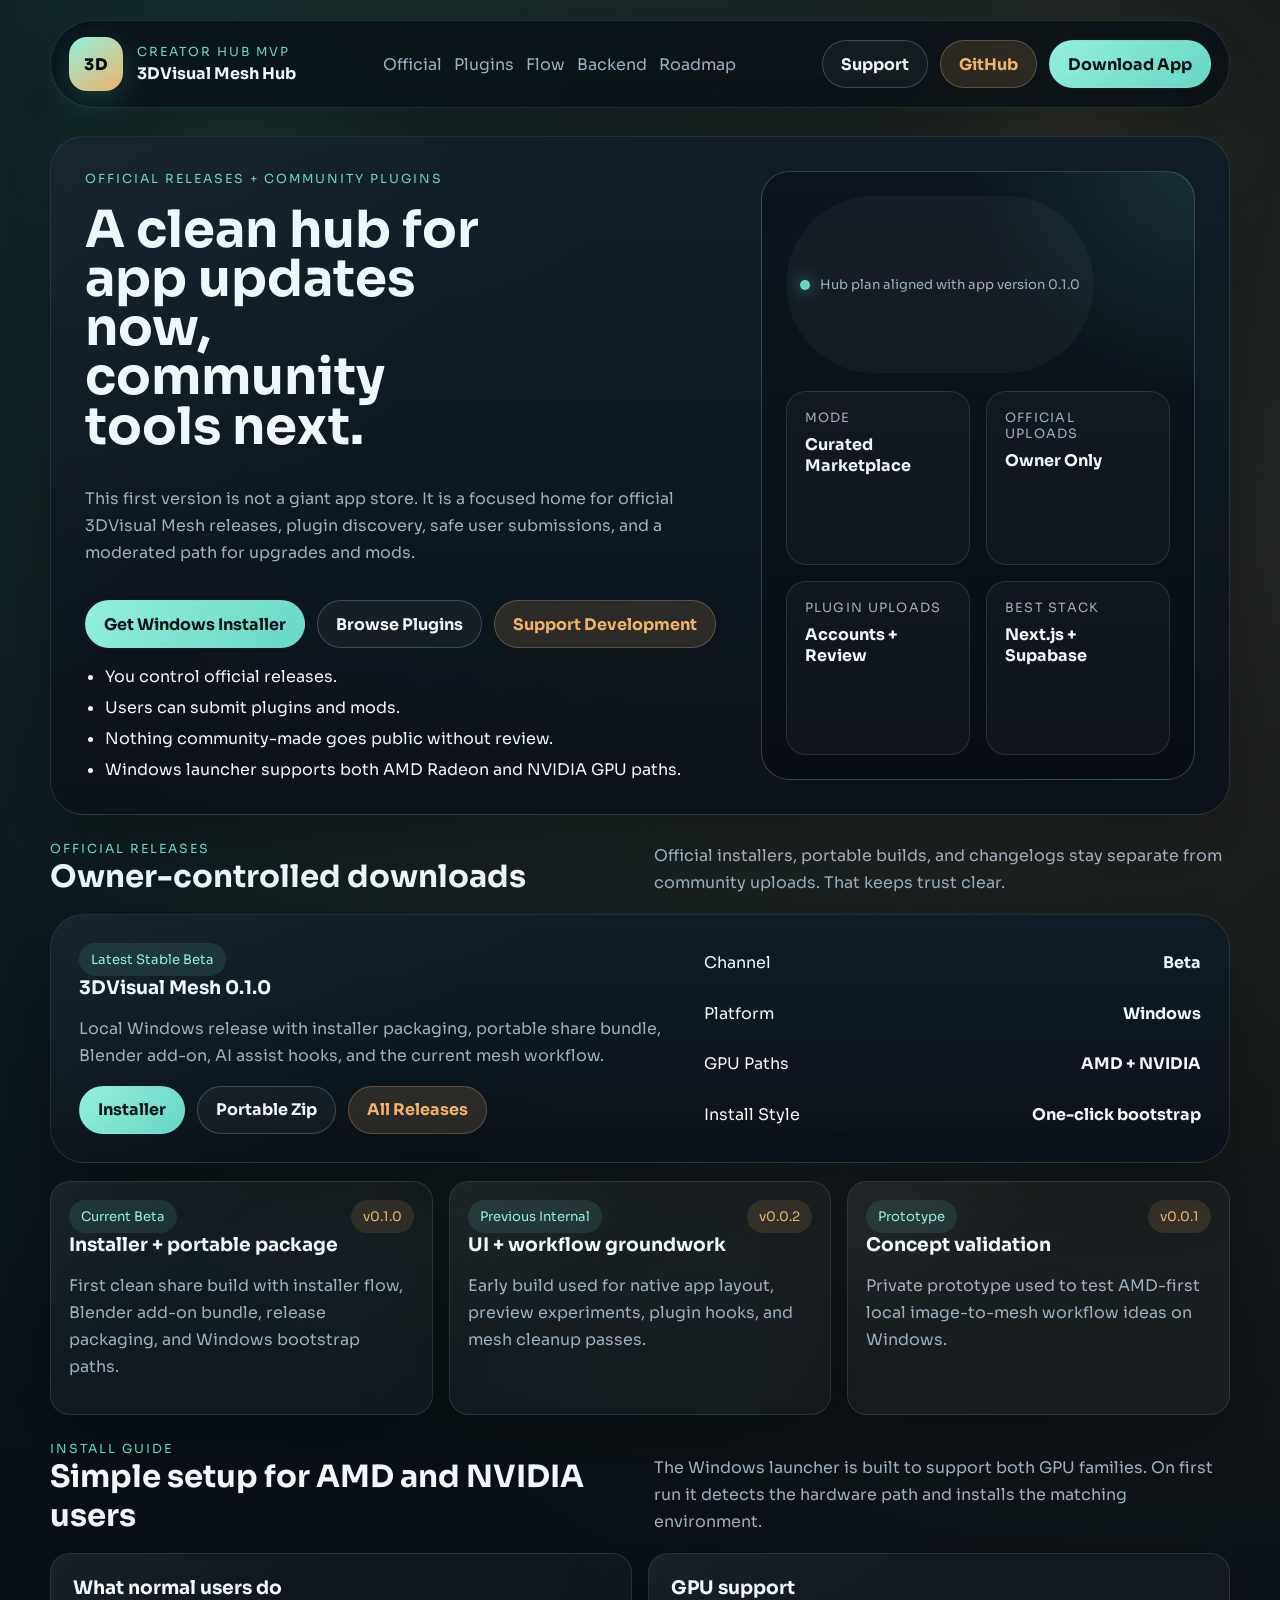
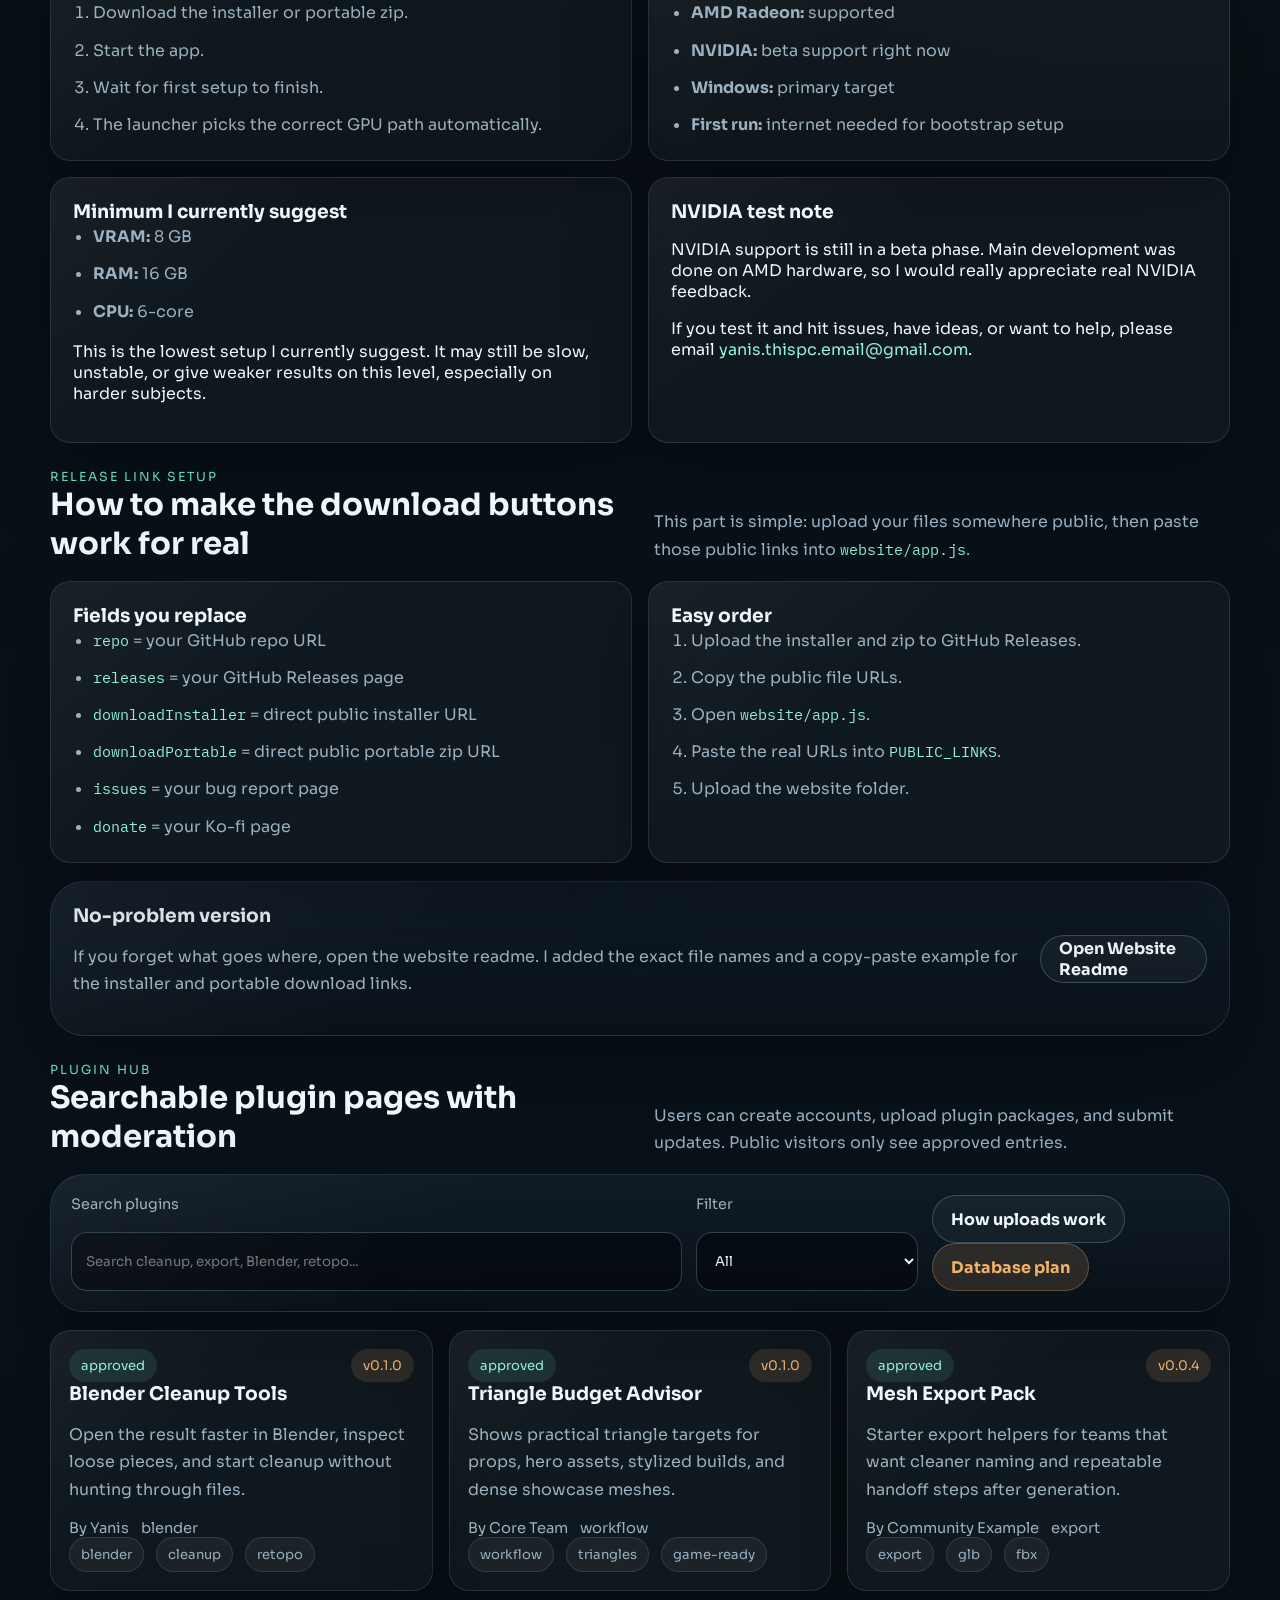
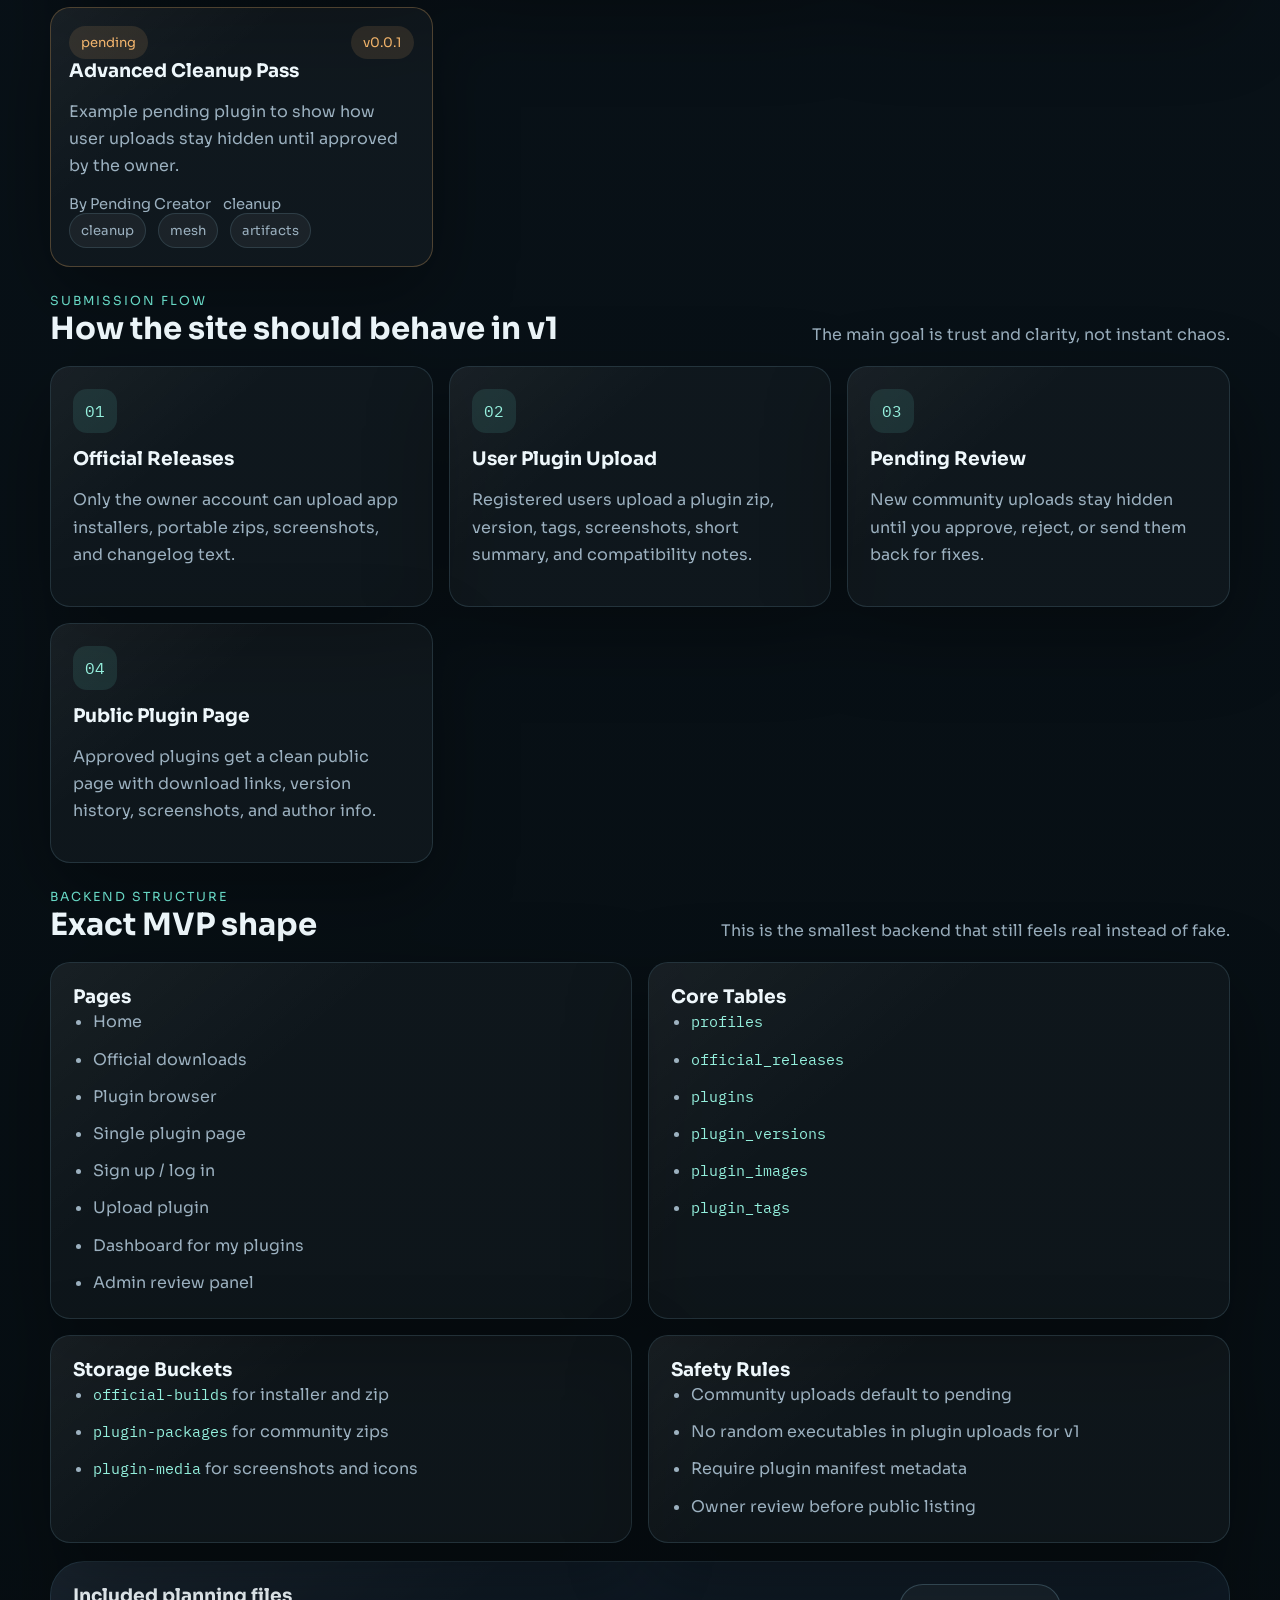
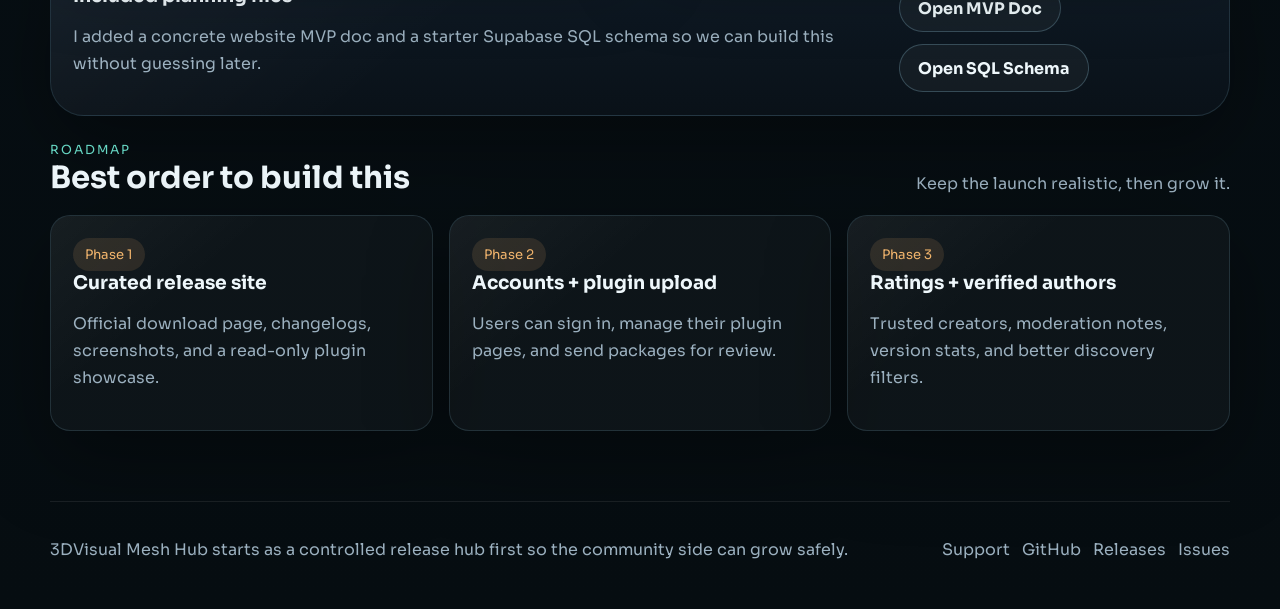
==== docs/index.html @ e4fa9c8e "Add GitHub Pages site files" ====
<!DOCTYPE html>
<html lang="en">
<head>
  <meta charset="UTF-8">
  <meta name="viewport" content="width=device-width, initial-scale=1.0">
  <title>3DVisual Mesh Hub</title>
  <meta
    name="description"
    content="Official releases and community plugins for 3DVisual Mesh. Curated updates, searchable plugin pages, and a clean path toward an open creator hub."
  >
  <link rel="preconnect" href="https://fonts.googleapis.com">
  <link rel="preconnect" href="https://fonts.gstatic.com" crossorigin>
  <link
    href="https://fonts.googleapis.com/css2?family=Sora:wght@400;500;600;700;800&family=IBM+Plex+Mono:wght@400;500&display=swap"
    rel="stylesheet"
  >
  <link rel="stylesheet" href="./styles.css">
</head>
<body>
  <div class="page-glow page-glow-left"></div>
  <div class="page-glow page-glow-right"></div>
  <div class="mesh-grid"></div>

  <header class="topbar">
    <a class="brand" href="#top" aria-label="3DVisual Mesh Hub Home">
      <div class="brand-badge">3D</div>
      <div class="brand-copy">
        <span class="eyebrow">Creator Hub MVP</span>
        <strong>3DVisual Mesh Hub</strong>
      </div>
    </a>

    <nav class="nav">
      <a href="#official">Official</a>
      <a href="#plugins">Plugins</a>
      <a href="#flow">Flow</a>
      <a href="#backend">Backend</a>
      <a href="#roadmap">Roadmap</a>
    </nav>

    <div class="topbar-actions">
      <a class="button secondary" data-link="donate" href="#">Support</a>
      <a class="button ghost" data-link="repo" href="#">GitHub</a>
      <a class="button primary" data-link="downloadInstaller" data-download="installer" href="#">Download App</a>
    </div>
  </header>

  <main id="top">
    <section class="hero shell-card">
      <div class="hero-copy">
        <p class="eyebrow">Official Releases + Community Plugins</p>
        <h1>A clean hub for app updates now, community tools next.</h1>
        <p class="lede">
          This first version is not a giant app store. It is a focused home for official
          3DVisual Mesh releases, plugin discovery, safe user submissions, and a moderated path
          for upgrades and mods.
        </p>

        <div class="hero-actions">
          <a class="button primary" data-link="downloadInstaller" data-download="installer" href="#">Get Windows Installer</a>
          <a class="button secondary" href="#plugins">Browse Plugins</a>
          <a class="button ghost" data-link="donate" href="#">Support Development</a>
        </div>

        <ul class="hero-points">
          <li>You control official releases.</li>
          <li>Users can submit plugins and mods.</li>
          <li>Nothing community-made goes public without review.</li>
          <li>Windows launcher supports both AMD Radeon and NVIDIA GPU paths.</li>
        </ul>
      </div>

      <aside class="hero-panel">
        <div class="hero-status">
          <span class="status-dot"></span>
          <span>Hub plan aligned with app version 0.1.0</span>
        </div>

        <div class="hero-metrics">
          <article>
            <span class="metric-label">Mode</span>
            <strong>Curated Marketplace</strong>
          </article>
          <article>
            <span class="metric-label">Official Uploads</span>
            <strong>Owner Only</strong>
          </article>
          <article>
            <span class="metric-label">Plugin Uploads</span>
            <strong>Accounts + Review</strong>
          </article>
          <article>
            <span class="metric-label">Best Stack</span>
            <strong>Next.js + Supabase</strong>
          </article>
        </div>
      </aside>
    </section>

    <section id="official" class="section-block">
      <div class="section-head">
        <div>
          <p class="eyebrow">Official Releases</p>
          <h2>Owner-controlled downloads</h2>
        </div>
        <p class="section-copy">
          Official installers, portable builds, and changelogs stay separate from community uploads.
          That keeps trust clear.
        </p>
      </div>

      <div class="release-feature shell-card">
        <div class="release-feature-copy">
          <span class="pill">Latest Stable Beta</span>
          <h3>3DVisual Mesh 0.1.0</h3>
          <p>
            Local Windows release with installer packaging, portable share bundle, Blender add-on,
            AI assist hooks, and the current mesh workflow.
          </p>
          <div class="stack">
            <a class="button primary" data-link="downloadInstaller" data-download="installer" href="#">Installer</a>
            <a class="button secondary" data-link="downloadPortable" data-download="portable" href="#">Portable Zip</a>
            <a class="button ghost" data-link="releases" href="#">All Releases</a>
          </div>
        </div>
        <div class="release-feature-meta">
          <div class="meta-row">
            <span>Channel</span>
            <strong>Beta</strong>
          </div>
          <div class="meta-row">
            <span>Platform</span>
            <strong>Windows</strong>
          </div>
          <div class="meta-row">
            <span>GPU Paths</span>
            <strong>AMD + NVIDIA</strong>
          </div>
          <div class="meta-row">
            <span>Install Style</span>
            <strong>One-click bootstrap</strong>
          </div>
        </div>
      </div>

      <div id="release-list" class="card-grid release-grid"></div>
    </section>

    <section id="install-guide" class="section-block">
      <div class="section-head">
        <div>
          <p class="eyebrow">Install Guide</p>
          <h2>Simple setup for AMD and NVIDIA users</h2>
        </div>
        <p class="section-copy">
          The Windows launcher is built to support both GPU families. On first run it detects the
          hardware path and installs the matching environment.
        </p>
      </div>

      <div class="backend-grid">
        <article class="shell-card backend-card">
          <h3>What normal users do</h3>
          <ol class="detail-list">
            <li>Download the installer or portable zip.</li>
            <li>Start the app.</li>
            <li>Wait for first setup to finish.</li>
            <li>The launcher picks the correct GPU path automatically.</li>
          </ol>
        </article>

        <article class="shell-card backend-card">
          <h3>GPU support</h3>
          <ul class="detail-list">
            <li><strong>AMD Radeon:</strong> supported</li>
            <li><strong>NVIDIA:</strong> beta support right now</li>
            <li><strong>Windows:</strong> primary target</li>
            <li><strong>First run:</strong> internet needed for bootstrap setup</li>
          </ul>
        </article>

        <article class="shell-card backend-card">
          <h3>Minimum I currently suggest</h3>
          <ul class="detail-list">
            <li><strong>VRAM:</strong> 8 GB</li>
            <li><strong>RAM:</strong> 16 GB</li>
            <li><strong>CPU:</strong> 6-core</li>
          </ul>
          <p>
            This is the lowest setup I currently suggest. It may still be slow, unstable, or give weaker results on this level,
            especially on harder subjects.
          </p>
        </article>

        <article class="shell-card backend-card">
          <h3>NVIDIA test note</h3>
          <p>
            NVIDIA support is still in a beta phase. Main development was done on AMD hardware, so I would really appreciate
            real NVIDIA feedback.
          </p>
          <p>
            If you test it and hit issues, have ideas, or want to help, please email
            <a class="inline-link" href="mailto:yanis.thispc.email@gmail.com">yanis.thispc.email@gmail.com</a>.
          </p>
        </article>
      </div>
    </section>

    <section id="link-setup" class="section-block">
      <div class="section-head">
        <div>
          <p class="eyebrow">Release Link Setup</p>
          <h2>How to make the download buttons work for real</h2>
        </div>
        <p class="section-copy">
          This part is simple: upload your files somewhere public, then paste those public links into
          <code>website/app.js</code>.
        </p>
      </div>

      <div class="backend-grid">
        <article class="shell-card backend-card">
          <h3>Fields you replace</h3>
          <ul class="detail-list">
            <li><code>repo</code> = your GitHub repo URL</li>
            <li><code>releases</code> = your GitHub Releases page</li>
            <li><code>downloadInstaller</code> = direct public installer URL</li>
            <li><code>downloadPortable</code> = direct public portable zip URL</li>
            <li><code>issues</code> = your bug report page</li>
            <li><code>donate</code> = your Ko-fi page</li>
          </ul>
        </article>

        <article class="shell-card backend-card">
          <h3>Easy order</h3>
          <ol class="detail-list">
            <li>Upload the installer and zip to GitHub Releases.</li>
            <li>Copy the public file URLs.</li>
            <li>Open <code>website/app.js</code>.</li>
            <li>Paste the real URLs into <code>PUBLIC_LINKS</code>.</li>
            <li>Upload the website folder.</li>
          </ol>
        </article>
      </div>

      <div class="doc-links shell-card">
        <div>
          <h3>No-problem version</h3>
          <p>
            If you forget what goes where, open the website readme. I added the exact file names and
            a copy-paste example for the installer and portable download links.
          </p>
        </div>
        <div class="stack">
          <a class="button secondary" href="./README.md">Open Website Readme</a>
        </div>
      </div>
    </section>

    <section id="plugins" class="section-block">
      <div class="section-head">
        <div>
          <p class="eyebrow">Plugin Hub</p>
          <h2>Searchable plugin pages with moderation</h2>
        </div>
        <p class="section-copy">
          Users can create accounts, upload plugin packages, and submit updates. Public visitors only
          see approved entries.
        </p>
      </div>

      <div class="plugin-toolbar shell-card">
        <label class="search-field" for="plugin-search">
          <span>Search plugins</span>
          <input id="plugin-search" type="search" placeholder="Search cleanup, export, Blender, retopo...">
        </label>

        <label class="select-field" for="plugin-filter">
          <span>Filter</span>
          <select id="plugin-filter">
            <option value="all">All</option>
            <option value="approved">Approved</option>
            <option value="blender">Blender</option>
            <option value="cleanup">Cleanup</option>
            <option value="export">Export</option>
            <option value="workflow">Workflow</option>
          </select>
        </label>

        <div class="toolbar-actions">
          <a class="button secondary" href="#flow">How uploads work</a>
          <a class="button ghost" href="#backend">Database plan</a>
        </div>
      </div>

      <div id="plugin-list" class="card-grid plugin-grid"></div>
    </section>

    <section id="flow" class="section-block">
      <div class="section-head">
        <div>
          <p class="eyebrow">Submission Flow</p>
          <h2>How the site should behave in v1</h2>
        </div>
        <p class="section-copy">
          The main goal is trust and clarity, not instant chaos.
        </p>
      </div>

      <div class="flow-grid">
        <article class="shell-card flow-card">
          <span class="step-id">01</span>
          <h3>Official Releases</h3>
          <p>Only the owner account can upload app installers, portable zips, screenshots, and changelog text.</p>
        </article>
        <article class="shell-card flow-card">
          <span class="step-id">02</span>
          <h3>User Plugin Upload</h3>
          <p>Registered users upload a plugin zip, version, tags, screenshots, short summary, and compatibility notes.</p>
        </article>
        <article class="shell-card flow-card">
          <span class="step-id">03</span>
          <h3>Pending Review</h3>
          <p>New community uploads stay hidden until you approve, reject, or send them back for fixes.</p>
        </article>
        <article class="shell-card flow-card">
          <span class="step-id">04</span>
          <h3>Public Plugin Page</h3>
          <p>Approved plugins get a clean public page with download links, version history, screenshots, and author info.</p>
        </article>
      </div>
    </section>

    <section id="backend" class="section-block">
      <div class="section-head">
        <div>
          <p class="eyebrow">Backend Structure</p>
          <h2>Exact MVP shape</h2>
        </div>
        <p class="section-copy">
          This is the smallest backend that still feels real instead of fake.
        </p>
      </div>

      <div class="backend-grid">
        <article class="shell-card backend-card">
          <h3>Pages</h3>
          <ul class="detail-list">
            <li>Home</li>
            <li>Official downloads</li>
            <li>Plugin browser</li>
            <li>Single plugin page</li>
            <li>Sign up / log in</li>
            <li>Upload plugin</li>
            <li>Dashboard for my plugins</li>
            <li>Admin review panel</li>
          </ul>
        </article>

        <article class="shell-card backend-card">
          <h3>Core Tables</h3>
          <ul class="detail-list">
            <li><code>profiles</code></li>
            <li><code>official_releases</code></li>
            <li><code>plugins</code></li>
            <li><code>plugin_versions</code></li>
            <li><code>plugin_images</code></li>
            <li><code>plugin_tags</code></li>
          </ul>
        </article>

        <article class="shell-card backend-card">
          <h3>Storage Buckets</h3>
          <ul class="detail-list">
            <li><code>official-builds</code> for installer and zip</li>
            <li><code>plugin-packages</code> for community zips</li>
            <li><code>plugin-media</code> for screenshots and icons</li>
          </ul>
        </article>

        <article class="shell-card backend-card">
          <h3>Safety Rules</h3>
          <ul class="detail-list">
            <li>Community uploads default to pending</li>
            <li>No random executables in plugin uploads for v1</li>
            <li>Require plugin manifest metadata</li>
            <li>Owner review before public listing</li>
          </ul>
        </article>
      </div>

      <div class="doc-links shell-card">
        <div>
          <h3>Included planning files</h3>
          <p>
            I added a concrete website MVP doc and a starter Supabase SQL schema so we can build this
            without guessing later.
          </p>
        </div>
        <div class="stack">
          <a class="button secondary" href="./MVP_STRUCTURE.md">Open MVP Doc</a>
          <a class="button secondary" href="./supabase_schema.sql">Open SQL Schema</a>
        </div>
      </div>
    </section>

    <section id="roadmap" class="section-block">
      <div class="section-head">
        <div>
          <p class="eyebrow">Roadmap</p>
          <h2>Best order to build this</h2>
        </div>
        <p class="section-copy">
          Keep the launch realistic, then grow it.
        </p>
      </div>

      <div class="roadmap-grid">
        <article class="shell-card roadmap-card">
          <span class="roadmap-state">Phase 1</span>
          <h3>Curated release site</h3>
          <p>Official download page, changelogs, screenshots, and a read-only plugin showcase.</p>
        </article>
        <article class="shell-card roadmap-card">
          <span class="roadmap-state">Phase 2</span>
          <h3>Accounts + plugin upload</h3>
          <p>Users can sign in, manage their plugin pages, and send packages for review.</p>
        </article>
        <article class="shell-card roadmap-card">
          <span class="roadmap-state">Phase 3</span>
          <h3>Ratings + verified authors</h3>
          <p>Trusted creators, moderation notes, version stats, and better discovery filters.</p>
        </article>
      </div>
    </section>
  </main>

  <footer class="footer">
    <p>3DVisual Mesh Hub starts as a controlled release hub first so the community side can grow safely.</p>
    <div class="footer-links">
      <a data-link="donate" href="#">Support</a>
      <a data-link="repo" href="#">GitHub</a>
      <a data-link="releases" href="#">Releases</a>
      <a data-link="issues" href="#">Issues</a>
    </div>
  </footer>

  <div id="donation-modal" class="modal-shell" aria-hidden="true">
    <div class="modal-backdrop" data-close-modal="true"></div>
    <section class="donation-modal shell-card" role="dialog" aria-modal="true" aria-labelledby="donation-title">
      <button class="modal-close" type="button" data-close-modal="true" aria-label="Close support popup">X</button>
      <p class="eyebrow">Optional Support</p>
      <h2 id="donation-title">Want to support development before download?</h2>
      <p class="modal-copy">
        Donations are optional, but they help keep improving the app, the plugin system, and future mesh quality work.
      </p>
      <div class="modal-warning">
        <h3>Before you download</h3>
        <ul class="detail-list">
          <li><strong>Minimum suggested:</strong> 8 GB VRAM, 16 GB RAM, 6-core CPU</li>
          <li><strong>Important:</strong> this lower-end setup may still run slowly or not work well</li>
          <li><strong>NVIDIA:</strong> current support is beta because development was mainly tested on AMD</li>
        </ul>
        <p class="modal-note">
          NVIDIA feedback, bug reports, ideas, or help are welcome at
          <a class="inline-link" href="mailto:yanis.thispc.email@gmail.com">yanis.thispc.email@gmail.com</a>.
        </p>
      </div>
      <div class="modal-actions">
        <a id="donate-link" class="button ghost" data-link="donate" href="#">Donate</a>
        <a id="continue-download-link" class="button primary" href="#">Continue To Download</a>
      </div>
      <p class="modal-note">You can skip support and still download normally.</p>
    </section>
  </div>

  <script src="./app.js"></script>
</body>
</html>
---- docs/styles.css ----
:root {
  --bg: #071015;
  --bg-2: #0b161d;
  --panel: rgba(12, 21, 30, 0.84);
  --panel-strong: rgba(14, 25, 35, 0.94);
  --line: rgba(145, 196, 220, 0.16);
  --line-strong: rgba(145, 196, 220, 0.28);
  --text: #eef7fb;
  --muted: #9bb0bf;
  --teal: #67d7c4;
  --teal-strong: #93f0dd;
  --amber: #f1b36a;
  --amber-soft: rgba(241, 179, 106, 0.14);
  --danger: #ff8570;
  --shadow: 0 28px 80px rgba(0, 0, 0, 0.34);
  --radius-xl: 34px;
  --radius-lg: 26px;
  --radius-md: 20px;
}

* {
  box-sizing: border-box;
}

html {
  scroll-behavior: smooth;
}

body {
  margin: 0;
  min-height: 100vh;
  font-family: "Sora", sans-serif;
  color: var(--text);
  background:
    radial-gradient(circle at 15% 0%, rgba(103, 215, 196, 0.14), transparent 28%),
    radial-gradient(circle at 90% 10%, rgba(241, 179, 106, 0.12), transparent 24%),
    linear-gradient(180deg, #060d12 0%, #091219 48%, #060d11 100%);
}

body::before {
  content: "";
  position: fixed;
  inset: 0;
  pointer-events: none;
  background:
    linear-gradient(90deg, rgba(255, 255, 255, 0.025) 1px, transparent 1px),
    linear-gradient(180deg, rgba(255, 255, 255, 0.025) 1px, transparent 1px);
  background-size: 44px 44px;
  mask-image: radial-gradient(circle at center, black 48%, transparent 95%);
  opacity: 0.28;
}

.page-glow,
.mesh-grid {
  position: fixed;
  inset: 0;
  pointer-events: none;
}

.page-glow-left {
  background: radial-gradient(circle at 18% 22%, rgba(103, 215, 196, 0.10), transparent 18%);
}

.page-glow-right {
  background: radial-gradient(circle at 84% 18%, rgba(241, 179, 106, 0.10), transparent 16%);
}

.mesh-grid {
  opacity: 0.06;
  background-image:
    radial-gradient(rgba(255, 255, 255, 0.75) 0.6px, transparent 0.7px);
  background-size: 16px 16px;
}

.topbar,
main,
.footer {
  position: relative;
  z-index: 1;
}

.topbar,
main,
.footer {
  width: min(1180px, calc(100% - 32px));
  margin-left: auto;
  margin-right: auto;
}

.topbar {
  margin-top: 20px;
  padding: 16px 18px;
  display: flex;
  align-items: center;
  justify-content: space-between;
  gap: 18px;
  border-radius: 999px;
  border: 1px solid var(--line);
  background: rgba(7, 15, 21, 0.78);
  backdrop-filter: blur(18px);
  box-shadow: var(--shadow);
}

.brand {
  display: flex;
  align-items: center;
  gap: 14px;
  text-decoration: none;
  color: var(--text);
}

.brand-badge {
  width: 54px;
  height: 54px;
  display: grid;
  place-items: center;
  border-radius: 18px;
  background: linear-gradient(145deg, var(--teal-strong), var(--amber));
  color: #081014;
  font-weight: 800;
  letter-spacing: 0.08em;
  box-shadow: 0 10px 32px rgba(103, 215, 196, 0.22);
}

.brand-copy {
  display: grid;
  gap: 3px;
}

.brand-copy strong,
h1,
h2,
h3 {
  margin: 0;
}

.eyebrow {
  margin: 0;
  color: var(--teal);
  font-size: 0.78rem;
  letter-spacing: 0.16em;
  text-transform: uppercase;
}

.nav,
.topbar-actions,
.hero-actions,
.stack,
.footer-links,
.tag-row,
.plugin-meta {
  display: flex;
  flex-wrap: wrap;
  gap: 12px;
}

.nav a,
.footer a {
  color: var(--muted);
  text-decoration: none;
}

.nav a:hover,
.footer a:hover {
  color: var(--text);
}

main {
  margin-top: 28px;
  margin-bottom: 70px;
  display: grid;
  gap: 26px;
}

.shell-card {
  position: relative;
  overflow: hidden;
  border-radius: var(--radius-xl);
  border: 1px solid var(--line);
  background:
    linear-gradient(180deg, rgba(16, 28, 39, 0.95), rgba(10, 18, 25, 0.95));
  box-shadow: var(--shadow);
}

.shell-card::after {
  content: "";
  position: absolute;
  inset: 0;
  background: linear-gradient(140deg, rgba(255, 255, 255, 0.04), transparent 35%);
  pointer-events: none;
}

.hero {
  display: grid;
  grid-template-columns: 1.2fr 0.8fr;
  gap: 24px;
  padding: 34px;
}

.hero-copy,
.hero-panel,
.section-block,
.donation-modal {
  position: relative;
  z-index: 1;
}

.hero-copy {
  display: grid;
  gap: 18px;
}

h1 {
  font-size: clamp(2.7rem, 4vw, 5rem);
  line-height: 0.96;
  max-width: 11ch;
}

.lede,
.section-copy,
.release-card p,
.plugin-card p,
.flow-card p,
.backend-card li,
.roadmap-card p,
.release-feature p,
.doc-links p,
.footer p {
  color: var(--muted);
  line-height: 1.7;
}

.hero-points,
.detail-list {
  margin: 0;
  padding-left: 20px;
  display: grid;
  gap: 10px;
}

.button {
  display: inline-flex;
  align-items: center;
  justify-content: center;
  min-height: 48px;
  padding: 0 18px;
  border-radius: 999px;
  border: 1px solid transparent;
  text-decoration: none;
  font-weight: 700;
  transition: transform 180ms ease, border-color 180ms ease, background 180ms ease;
}

.button:hover {
  transform: translateY(-1px);
}

.button.primary {
  color: #091115;
  background: linear-gradient(135deg, var(--teal-strong), var(--teal));
}

.button.secondary {
  color: var(--text);
  background: rgba(255, 255, 255, 0.04);
  border-color: var(--line-strong);
}

.button.ghost {
  color: var(--amber);
  background: var(--amber-soft);
  border-color: rgba(241, 179, 106, 0.28);
}

.hero-panel {
  display: grid;
  gap: 18px;
  padding: 24px;
  border-radius: 28px;
  border: 1px solid var(--line-strong);
  background:
    radial-gradient(circle at top right, rgba(103, 215, 196, 0.14), transparent 30%),
    linear-gradient(180deg, rgba(12, 21, 30, 0.98), rgba(7, 13, 19, 0.98));
}

.hero-status,
.pill,
.mini-pill,
.version-tag,
.roadmap-state {
  display: inline-flex;
  align-items: center;
  gap: 10px;
  width: fit-content;
  border-radius: 999px;
  font-size: 0.82rem;
}

.hero-status {
  padding: 10px 14px;
  color: var(--muted);
  background: rgba(255, 255, 255, 0.04);
}

.status-dot {
  width: 10px;
  height: 10px;
  border-radius: 50%;
  background: var(--teal);
  box-shadow: 0 0 16px rgba(103, 215, 196, 0.8);
}

.hero-metrics,
.card-grid,
.flow-grid,
.backend-grid,
.roadmap-grid {
  display: grid;
  gap: 16px;
}

.hero-metrics {
  grid-template-columns: repeat(2, minmax(0, 1fr));
}

.hero-metrics article,
.release-card,
.plugin-card,
.flow-card,
.backend-card,
.roadmap-card {
  position: relative;
  z-index: 1;
  padding: 18px;
  border-radius: var(--radius-md);
  border: 1px solid var(--line);
  background: rgba(255, 255, 255, 0.03);
}

.metric-label {
  display: block;
  margin-bottom: 8px;
  color: var(--muted);
  font-size: 0.8rem;
  letter-spacing: 0.10em;
  text-transform: uppercase;
}

.section-block {
  display: grid;
  gap: 18px;
}

.section-head {
  display: flex;
  align-items: end;
  justify-content: space-between;
  gap: 20px;
}

.section-head h2 {
  font-size: clamp(1.6rem, 2.4vw, 2.5rem);
}

.section-copy {
  max-width: 48ch;
  margin: 0;
}

.release-feature {
  display: grid;
  grid-template-columns: 1.1fr 0.9fr;
  gap: 18px;
  padding: 28px;
}

.release-feature-copy,
.release-feature-meta {
  position: relative;
  z-index: 1;
}

.release-feature-meta {
  display: grid;
  gap: 12px;
}

.meta-row,
.card-topline {
  display: flex;
  align-items: center;
  justify-content: space-between;
  gap: 12px;
}

.pill,
.mini-pill {
  padding: 8px 12px;
  color: var(--teal-strong);
  background: rgba(103, 215, 196, 0.12);
}

.version-tag,
.roadmap-state {
  padding: 8px 12px;
  color: var(--amber);
  background: rgba(241, 179, 106, 0.12);
}

.release-grid,
.plugin-grid,
.flow-grid,
.backend-grid,
.roadmap-grid {
  grid-template-columns: repeat(3, minmax(0, 1fr));
}

.plugin-toolbar {
  display: grid;
  grid-template-columns: 1.1fr 0.4fr 0.5fr;
  gap: 14px;
  padding: 20px;
}

.search-field,
.select-field {
  display: grid;
  gap: 8px;
  color: var(--muted);
  font-size: 0.9rem;
}

.search-field input,
.select-field select {
  min-height: 48px;
  width: 100%;
  border-radius: 16px;
  border: 1px solid var(--line-strong);
  background: rgba(6, 12, 17, 0.86);
  color: var(--text);
  padding: 0 14px;
  font-family: inherit;
}

.plugin-meta {
  margin-top: 14px;
  color: var(--muted);
  font-size: 0.92rem;
}

.tag {
  padding: 8px 11px;
  border-radius: 999px;
  background: rgba(255, 255, 255, 0.05);
  border: 1px solid var(--line);
  color: var(--muted);
  font-size: 0.82rem;
}

.plugin-card.pending {
  border-color: rgba(241, 179, 106, 0.28);
}

.plugin-card.pending .mini-pill {
  color: var(--amber);
  background: rgba(241, 179, 106, 0.12);
}

.empty-card {
  padding: 22px;
}

.flow-card,
.backend-card,
.roadmap-card,
.doc-links {
  padding: 22px;
}

.step-id {
  display: inline-flex;
  align-items: center;
  justify-content: center;
  width: 44px;
  height: 44px;
  border-radius: 14px;
  background: rgba(103, 215, 196, 0.12);
  color: var(--teal-strong);
  font-family: "IBM Plex Mono", monospace;
  margin-bottom: 14px;
}

.backend-grid {
  grid-template-columns: repeat(2, minmax(0, 1fr));
}

.doc-links {
  display: flex;
  align-items: center;
  justify-content: space-between;
  gap: 18px;
}

code {
  font-family: "IBM Plex Mono", monospace;
  color: var(--teal-strong);
  font-size: 0.94em;
}

.footer {
  margin-bottom: 30px;
  padding-top: 18px;
  display: flex;
  align-items: center;
  justify-content: space-between;
  gap: 16px;
  border-top: 1px solid rgba(255, 255, 255, 0.08);
}

.modal-shell {
  position: fixed;
  inset: 0;
  display: none;
  align-items: center;
  justify-content: center;
  z-index: 30;
}

.modal-shell.is-open {
  display: flex;
}

.modal-backdrop {
  position: absolute;
  inset: 0;
  background: rgba(2, 6, 10, 0.72);
  backdrop-filter: blur(10px);
}

.donation-modal {
  width: min(560px, calc(100% - 28px));
  padding: 28px;
}

.modal-close {
  position: absolute;
  top: 16px;
  right: 16px;
  width: 40px;
  height: 40px;
  border: 1px solid var(--line-strong);
  border-radius: 50%;
  background: rgba(255, 255, 255, 0.04);
  color: var(--text);
  font: inherit;
  cursor: pointer;
}

.modal-copy,
.modal-note {
  color: var(--muted);
  line-height: 1.7;
}

.modal-warning {
  margin-top: 18px;
  margin-bottom: 18px;
  padding: 16px 18px;
  border-radius: 18px;
  border: 1px solid rgba(241, 179, 106, 0.22);
  background: rgba(241, 179, 106, 0.08);
}

.modal-warning h3 {
  margin-bottom: 10px;
}

.inline-link {
  color: var(--teal-strong);
  text-decoration: none;
}

.inline-link:hover {
  text-decoration: underline;
}

.modal-actions {
  display: flex;
  flex-wrap: wrap;
  gap: 12px;
  margin-top: 20px;
}

.modal-note {
  margin-bottom: 0;
}

@media (max-width: 1080px) {
  .hero,
  .release-feature,
  .plugin-toolbar,
  .section-head,
  .doc-links {
    grid-template-columns: 1fr;
    flex-direction: column;
    align-items: flex-start;
  }

  .hero,
  .release-feature {
    display: grid;
  }

  .release-grid,
  .plugin-grid,
  .flow-grid,
  .roadmap-grid,
  .hero-metrics,
  .backend-grid {
    grid-template-columns: 1fr 1fr;
  }
}

@media (max-width: 760px) {
  .topbar,
  .footer {
    border-radius: 28px;
    flex-direction: column;
    align-items: flex-start;
  }

  .topbar {
    padding: 18px;
  }

  .hero,
  .flow-grid,
  .release-grid,
  .plugin-grid,
  .roadmap-grid,
  .hero-metrics,
  .backend-grid {
    grid-template-columns: 1fr;
  }

  h1 {
    max-width: none;
  }

  .modal-actions {
    flex-direction: column;
  }
}
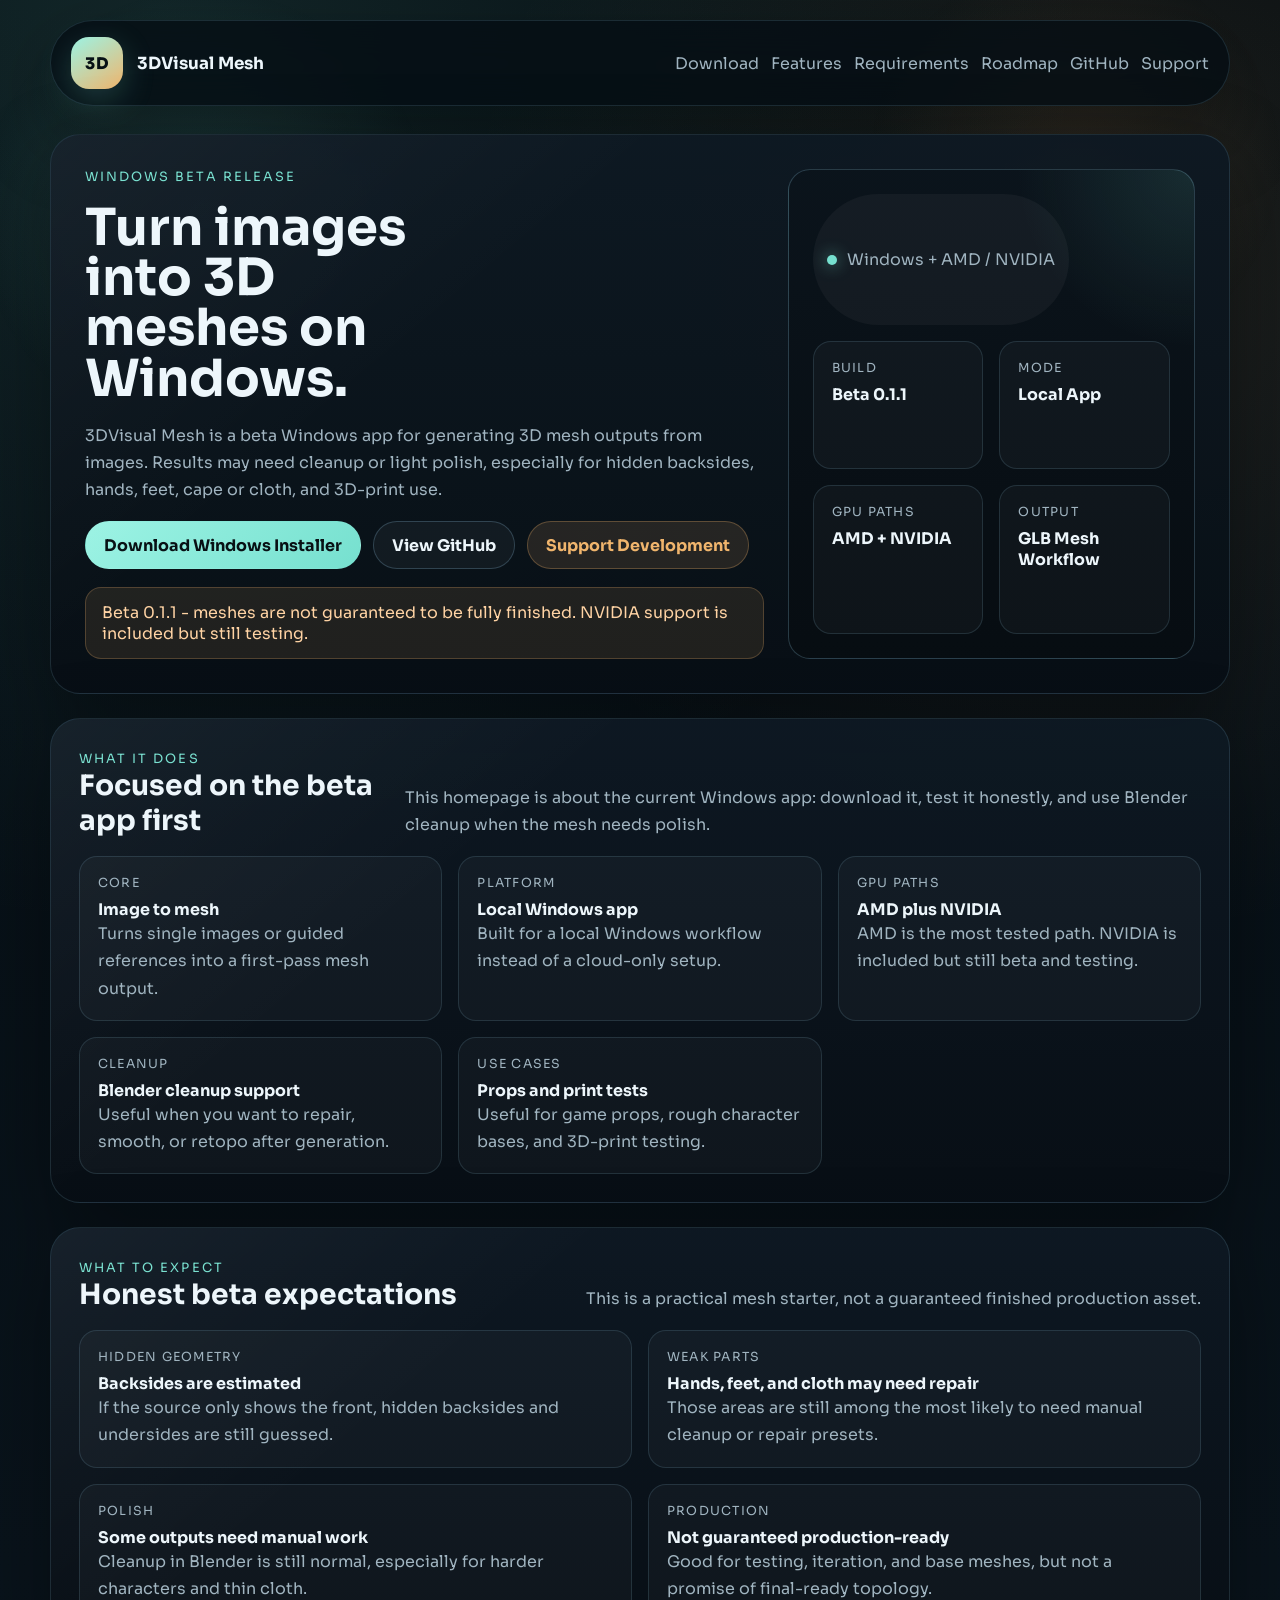
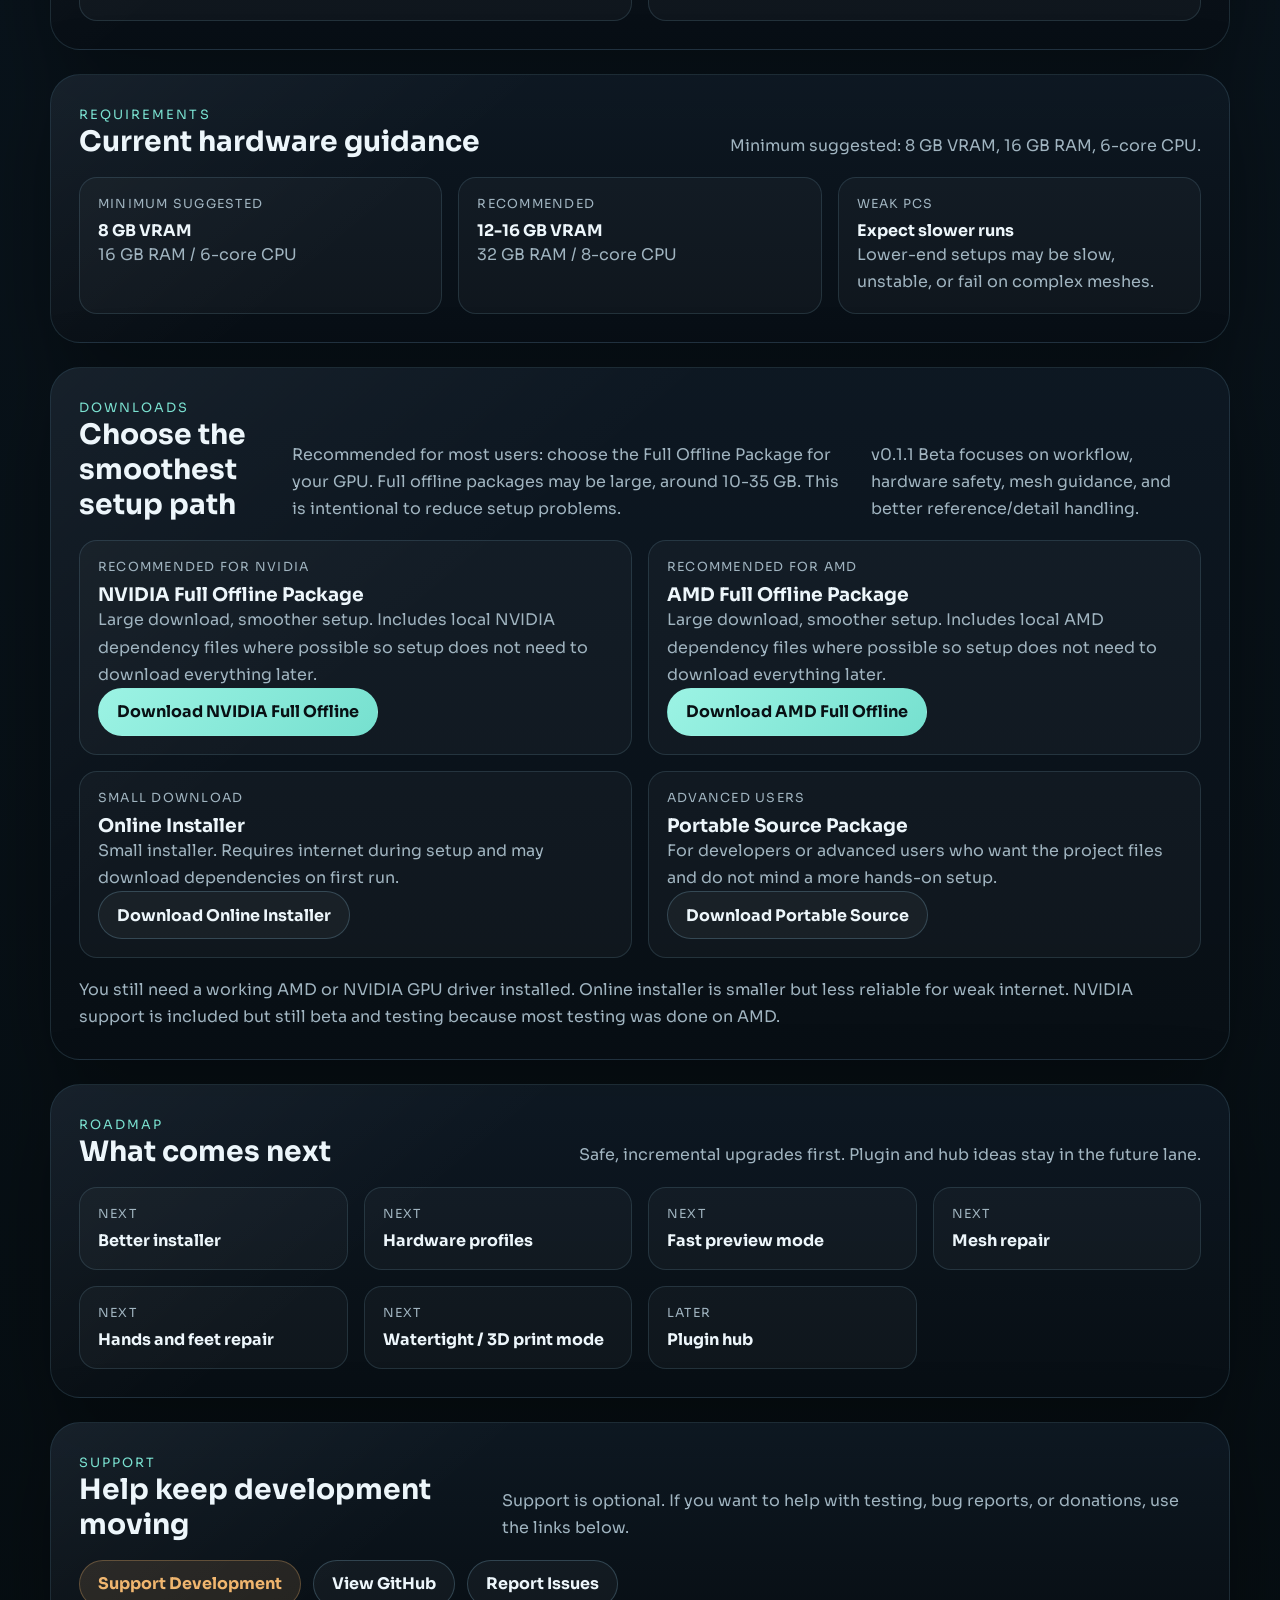
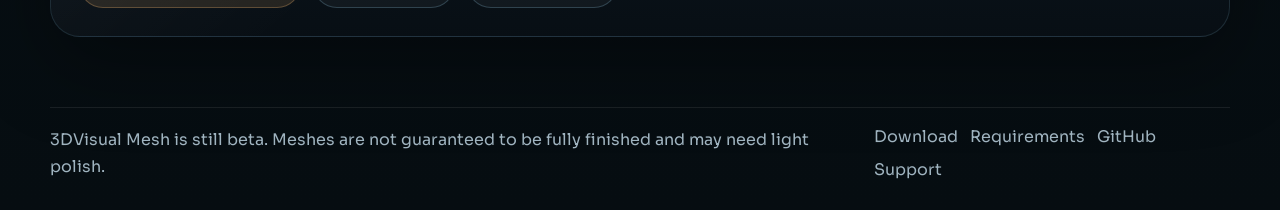
==== commit f9973470: "docs: publish v0.1.1 beta website and release notes" ====
--- a/docs/index.html
+++ b/docs/index.html
@@ -3,10 +3,10 @@
 <head>
   <meta charset="UTF-8">
   <meta name="viewport" content="width=device-width, initial-scale=1.0">
-  <title>3DVisual Mesh Hub</title>
+  <title>3DVisual Mesh</title>
   <meta
     name="description"
-    content="Official releases and community plugins for 3DVisual Mesh. Curated updates, searchable plugin pages, and a clean path toward an open creator hub."
+    content="Turn images into 3D meshes on Windows. Local beta image-to-3D mesh generation for AMD and NVIDIA."
   >
   <link rel="preconnect" href="https://fonts.googleapis.com">
   <link rel="preconnect" href="https://fonts.gstatic.com" crossorigin>
@@ -19,429 +19,302 @@
 <body>
   <div class="page-glow page-glow-left"></div>
   <div class="page-glow page-glow-right"></div>
-  <div class="mesh-grid"></div>
 
   <header class="topbar">
-    <a class="brand" href="#top" aria-label="3DVisual Mesh Hub Home">
+    <a class="brand" href="#top" aria-label="3DVisual Mesh Home">
       <div class="brand-badge">3D</div>
       <div class="brand-copy">
-        <span class="eyebrow">Creator Hub MVP</span>
-        <strong>3DVisual Mesh Hub</strong>
+        <strong>3DVisual Mesh</strong>
       </div>
     </a>
 
-    <nav class="nav">
-      <a href="#official">Official</a>
-      <a href="#plugins">Plugins</a>
-      <a href="#flow">Flow</a>
-      <a href="#backend">Backend</a>
+    <nav class="nav" aria-label="Main navigation">
+      <a href="#downloads">Download</a>
+      <a href="#features">Features</a>
+      <a href="#requirements">Requirements</a>
       <a href="#roadmap">Roadmap</a>
+      <a data-link="repo" href="#">GitHub</a>
+      <a href="#support">Support</a>
     </nav>
-
-    <div class="topbar-actions">
-      <a class="button secondary" data-link="donate" href="#">Support</a>
-      <a class="button ghost" data-link="repo" href="#">GitHub</a>
-      <a class="button primary" data-link="downloadInstaller" data-download="installer" href="#">Download App</a>
-    </div>
   </header>
 
   <main id="top">
     <section class="hero shell-card">
       <div class="hero-copy">
-        <p class="eyebrow">Official Releases + Community Plugins</p>
-        <h1>A clean hub for app updates now, community tools next.</h1>
+        <span class="eyebrow">Windows Beta Release</span>
+        <h1>Turn images into 3D meshes on Windows.</h1>
         <p class="lede">
-          This first version is not a giant app store. It is a focused home for official
-          3DVisual Mesh releases, plugin discovery, safe user submissions, and a moderated path
-          for upgrades and mods.
+          3DVisual Mesh is a beta Windows app for generating 3D mesh outputs from images.
+          Results may need cleanup or light polish, especially for hidden backsides, hands,
+          feet, cape or cloth, and 3D-print use.
         </p>
 
         <div class="hero-actions">
-          <a class="button primary" data-link="downloadInstaller" data-download="installer" href="#">Get Windows Installer</a>
-          <a class="button secondary" href="#plugins">Browse Plugins</a>
+          <a class="button primary" data-link="downloadInstaller" data-download="installer" href="#">Download Windows Installer</a>
+          <a class="button secondary" data-link="repo" href="#">View GitHub</a>
           <a class="button ghost" data-link="donate" href="#">Support Development</a>
         </div>
 
-        <ul class="hero-points">
-          <li>You control official releases.</li>
-          <li>Users can submit plugins and mods.</li>
-          <li>Nothing community-made goes public without review.</li>
-          <li>Windows launcher supports both AMD Radeon and NVIDIA GPU paths.</li>
-        </ul>
+        <p class="warning-note">
+          Beta 0.1.1 - meshes are not guaranteed to be fully finished. NVIDIA support is included but still testing.
+        </p>
       </div>
 
       <aside class="hero-panel">
-        <div class="hero-status">
+        <div class="status-pill">
           <span class="status-dot"></span>
-          <span>Hub plan aligned with app version 0.1.0</span>
-        </div>
-
-        <div class="hero-metrics">
+          <span>Windows + AMD / NVIDIA</span>
+        </div>
+
+        <div class="hero-stats">
           <article>
-            <span class="metric-label">Mode</span>
-            <strong>Curated Marketplace</strong>
+            <span class="stat-label">Build</span>
+            <strong>Beta 0.1.1</strong>
           </article>
           <article>
-            <span class="metric-label">Official Uploads</span>
-            <strong>Owner Only</strong>
+            <span class="stat-label">Mode</span>
+            <strong>Local App</strong>
           </article>
           <article>
-            <span class="metric-label">Plugin Uploads</span>
-            <strong>Accounts + Review</strong>
+            <span class="stat-label">GPU Paths</span>
+            <strong>AMD + NVIDIA</strong>
           </article>
           <article>
-            <span class="metric-label">Best Stack</span>
-            <strong>Next.js + Supabase</strong>
+            <span class="stat-label">Output</span>
+            <strong>GLB Mesh Workflow</strong>
           </article>
         </div>
       </aside>
     </section>
 
-    <section id="official" class="section-block">
-      <div class="section-head">
-        <div>
-          <p class="eyebrow">Official Releases</p>
-          <h2>Owner-controlled downloads</h2>
+    <section id="features" class="shell-card section-card wide-card">
+      <div class="section-head">
+        <div>
+          <span class="eyebrow">What it does</span>
+          <h2>Focused on the beta app first</h2>
         </div>
         <p class="section-copy">
-          Official installers, portable builds, and changelogs stay separate from community uploads.
-          That keeps trust clear.
-        </p>
-      </div>
-
-      <div class="release-feature shell-card">
-        <div class="release-feature-copy">
-          <span class="pill">Latest Stable Beta</span>
-          <h3>3DVisual Mesh 0.1.0</h3>
-          <p>
-            Local Windows release with installer packaging, portable share bundle, Blender add-on,
-            AI assist hooks, and the current mesh workflow.
-          </p>
-          <div class="stack">
-            <a class="button primary" data-link="downloadInstaller" data-download="installer" href="#">Installer</a>
-            <a class="button secondary" data-link="downloadPortable" data-download="portable" href="#">Portable Zip</a>
-            <a class="button ghost" data-link="releases" href="#">All Releases</a>
+          This homepage is about the current Windows app: download it, test it honestly,
+          and use Blender cleanup when the mesh needs polish.
+        </p>
+      </div>
+
+      <div class="requirements-grid">
+        <article class="info-card">
+          <span class="card-label">Core</span>
+          <strong>Image to mesh</strong>
+          <p>Turns single images or guided references into a first-pass mesh output.</p>
+        </article>
+        <article class="info-card">
+          <span class="card-label">Platform</span>
+          <strong>Local Windows app</strong>
+          <p>Built for a local Windows workflow instead of a cloud-only setup.</p>
+        </article>
+        <article class="info-card">
+          <span class="card-label">GPU paths</span>
+          <strong>AMD plus NVIDIA</strong>
+          <p>AMD is the most tested path. NVIDIA is included but still beta and testing.</p>
+        </article>
+        <article class="info-card">
+          <span class="card-label">Cleanup</span>
+          <strong>Blender cleanup support</strong>
+          <p>Useful when you want to repair, smooth, or retopo after generation.</p>
+        </article>
+        <article class="info-card">
+          <span class="card-label">Use cases</span>
+          <strong>Props and print tests</strong>
+          <p>Useful for game props, rough character bases, and 3D-print testing.</p>
+        </article>
+      </div>
+    </section>
+
+    <section class="shell-card section-card wide-card">
+      <div class="section-head">
+        <div>
+          <span class="eyebrow">What to expect</span>
+          <h2>Honest beta expectations</h2>
+        </div>
+        <p class="section-copy">This is a practical mesh starter, not a guaranteed finished production asset.</p>
+      </div>
+
+      <div class="section-grid">
+        <article class="info-card">
+          <span class="card-label">Hidden geometry</span>
+          <strong>Backsides are estimated</strong>
+          <p>If the source only shows the front, hidden backsides and undersides are still guessed.</p>
+        </article>
+        <article class="info-card">
+          <span class="card-label">Weak parts</span>
+          <strong>Hands, feet, and cloth may need repair</strong>
+          <p>Those areas are still among the most likely to need manual cleanup or repair presets.</p>
+        </article>
+        <article class="info-card">
+          <span class="card-label">Polish</span>
+          <strong>Some outputs need manual work</strong>
+          <p>Cleanup in Blender is still normal, especially for harder characters and thin cloth.</p>
+        </article>
+        <article class="info-card">
+          <span class="card-label">Production</span>
+          <strong>Not guaranteed production-ready</strong>
+          <p>Good for testing, iteration, and base meshes, but not a promise of final-ready topology.</p>
+        </article>
+      </div>
+    </section>
+
+    <section id="requirements" class="shell-card section-card wide-card">
+      <div class="section-head">
+        <div>
+          <span class="eyebrow">Requirements</span>
+          <h2>Current hardware guidance</h2>
+        </div>
+        <p class="section-copy">Minimum suggested: 8 GB VRAM, 16 GB RAM, 6-core CPU.</p>
+      </div>
+
+      <div class="requirements-grid">
+        <article class="info-card">
+          <span class="card-label">Minimum suggested</span>
+          <strong>8 GB VRAM</strong>
+          <p>16 GB RAM / 6-core CPU</p>
+        </article>
+        <article class="info-card">
+          <span class="card-label">Recommended</span>
+          <strong>12-16 GB VRAM</strong>
+          <p>32 GB RAM / 8-core CPU</p>
+        </article>
+        <article class="info-card">
+          <span class="card-label">Weak PCs</span>
+          <strong>Expect slower runs</strong>
+          <p>Lower-end setups may be slow, unstable, or fail on complex meshes.</p>
+        </article>
+      </div>
+    </section>
+
+    <section id="downloads" class="shell-card section-card wide-card">
+      <div class="section-head">
+        <div>
+          <span class="eyebrow">Downloads</span>
+          <h2>Choose the smoothest setup path</h2>
+        </div>
+        <p class="section-copy">
+          Recommended for most users: choose the Full Offline Package for your GPU.
+          Full offline packages may be large, around 10-35 GB. This is intentional to reduce setup problems.
+        </p>
+        <p class="section-copy">
+          v0.1.1 Beta focuses on workflow, hardware safety, mesh guidance, and better reference/detail handling.
+        </p>
+      </div>
+
+      <div class="downloads-grid">
+        <article class="download-card">
+          <span class="card-label">Recommended for NVIDIA</span>
+          <h3>NVIDIA Full Offline Package</h3>
+          <p>Large download, smoother setup. Includes local NVIDIA dependency files where possible so setup does not need to download everything later.</p>
+          <div class="card-actions">
+            <a class="button primary" data-link="downloadNvidiaFullOffline" data-download="nvidiaFullOffline" data-coming-soon="true" href="#">Download NVIDIA Full Offline</a>
           </div>
-        </div>
-        <div class="release-feature-meta">
-          <div class="meta-row">
-            <span>Channel</span>
-            <strong>Beta</strong>
+        </article>
+
+        <article class="download-card">
+          <span class="card-label">Recommended for AMD</span>
+          <h3>AMD Full Offline Package</h3>
+          <p>Large download, smoother setup. Includes local AMD dependency files where possible so setup does not need to download everything later.</p>
+          <div class="card-actions">
+            <a class="button primary" data-link="downloadAmdFullOffline" data-download="amdFullOffline" data-coming-soon="true" href="#">Download AMD Full Offline</a>
           </div>
-          <div class="meta-row">
-            <span>Platform</span>
-            <strong>Windows</strong>
+        </article>
+
+        <article class="download-card">
+          <span class="card-label">Small download</span>
+          <h3>Online Installer</h3>
+          <p>Small installer. Requires internet during setup and may download dependencies on first run.</p>
+          <div class="card-actions">
+            <a class="button secondary" data-link="downloadInstaller" data-download="installer" href="#">Download Online Installer</a>
           </div>
-          <div class="meta-row">
-            <span>GPU Paths</span>
-            <strong>AMD + NVIDIA</strong>
+        </article>
+
+        <article class="download-card">
+          <span class="card-label">Advanced users</span>
+          <h3>Portable Source Package</h3>
+          <p>For developers or advanced users who want the project files and do not mind a more hands-on setup.</p>
+          <div class="card-actions">
+            <a class="button secondary" data-link="downloadPortable" data-download="portable" href="#">Download Portable Source</a>
           </div>
-          <div class="meta-row">
-            <span>Install Style</span>
-            <strong>One-click bootstrap</strong>
-          </div>
-        </div>
-      </div>
-
-      <div id="release-list" class="card-grid release-grid"></div>
-    </section>
-
-    <section id="install-guide" class="section-block">
-      <div class="section-head">
-        <div>
-          <p class="eyebrow">Install Guide</p>
-          <h2>Simple setup for AMD and NVIDIA users</h2>
+        </article>
+      </div>
+
+      <p class="section-copy">
+        You still need a working AMD or NVIDIA GPU driver installed. Online installer is smaller but less reliable for weak internet.
+        NVIDIA support is included but still beta and testing because most testing was done on AMD.
+      </p>
+    </section>
+
+    <section id="roadmap" class="shell-card section-card wide-card">
+      <div class="section-head">
+        <div>
+          <span class="eyebrow">Roadmap</span>
+          <h2>What comes next</h2>
+        </div>
+        <p class="section-copy">Safe, incremental upgrades first. Plugin and hub ideas stay in the future lane.</p>
+      </div>
+
+      <div class="roadmap-grid">
+        <article class="info-card">
+          <span class="card-label">Next</span>
+          <strong>Better installer</strong>
+        </article>
+        <article class="info-card">
+          <span class="card-label">Next</span>
+          <strong>Hardware profiles</strong>
+        </article>
+        <article class="info-card">
+          <span class="card-label">Next</span>
+          <strong>Fast preview mode</strong>
+        </article>
+        <article class="info-card">
+          <span class="card-label">Next</span>
+          <strong>Mesh repair</strong>
+        </article>
+        <article class="info-card">
+          <span class="card-label">Next</span>
+          <strong>Hands and feet repair</strong>
+        </article>
+        <article class="info-card">
+          <span class="card-label">Next</span>
+          <strong>Watertight / 3D print mode</strong>
+        </article>
+        <article class="info-card">
+          <span class="card-label">Later</span>
+          <strong>Plugin hub</strong>
+        </article>
+      </div>
+    </section>
+
+    <section id="support" class="shell-card section-card wide-card support-card">
+      <div class="section-head">
+        <div>
+          <span class="eyebrow">Support</span>
+          <h2>Help keep development moving</h2>
         </div>
         <p class="section-copy">
-          The Windows launcher is built to support both GPU families. On first run it detects the
-          hardware path and installs the matching environment.
-        </p>
-      </div>
-
-      <div class="backend-grid">
-        <article class="shell-card backend-card">
-          <h3>What normal users do</h3>
-          <ol class="detail-list">
-            <li>Download the installer or portable zip.</li>
-            <li>Start the app.</li>
-            <li>Wait for first setup to finish.</li>
-            <li>The launcher picks the correct GPU path automatically.</li>
-          </ol>
-        </article>
-
-        <article class="shell-card backend-card">
-          <h3>GPU support</h3>
-          <ul class="detail-list">
-            <li><strong>AMD Radeon:</strong> supported</li>
-            <li><strong>NVIDIA:</strong> beta support right now</li>
-            <li><strong>Windows:</strong> primary target</li>
-            <li><strong>First run:</strong> internet needed for bootstrap setup</li>
-          </ul>
-        </article>
-
-        <article class="shell-card backend-card">
-          <h3>Minimum I currently suggest</h3>
-          <ul class="detail-list">
-            <li><strong>VRAM:</strong> 8 GB</li>
-            <li><strong>RAM:</strong> 16 GB</li>
-            <li><strong>CPU:</strong> 6-core</li>
-          </ul>
-          <p>
-            This is the lowest setup I currently suggest. It may still be slow, unstable, or give weaker results on this level,
-            especially on harder subjects.
-          </p>
-        </article>
-
-        <article class="shell-card backend-card">
-          <h3>NVIDIA test note</h3>
-          <p>
-            NVIDIA support is still in a beta phase. Main development was done on AMD hardware, so I would really appreciate
-            real NVIDIA feedback.
-          </p>
-          <p>
-            If you test it and hit issues, have ideas, or want to help, please email
-            <a class="inline-link" href="mailto:yanis.thispc.email@gmail.com">yanis.thispc.email@gmail.com</a>.
-          </p>
-        </article>
-      </div>
-    </section>
-
-    <section id="link-setup" class="section-block">
-      <div class="section-head">
-        <div>
-          <p class="eyebrow">Release Link Setup</p>
-          <h2>How to make the download buttons work for real</h2>
-        </div>
-        <p class="section-copy">
-          This part is simple: upload your files somewhere public, then paste those public links into
-          <code>website/app.js</code>.
-        </p>
-      </div>
-
-      <div class="backend-grid">
-        <article class="shell-card backend-card">
-          <h3>Fields you replace</h3>
-          <ul class="detail-list">
-            <li><code>repo</code> = your GitHub repo URL</li>
-            <li><code>releases</code> = your GitHub Releases page</li>
-            <li><code>downloadInstaller</code> = direct public installer URL</li>
-            <li><code>downloadPortable</code> = direct public portable zip URL</li>
-            <li><code>issues</code> = your bug report page</li>
-            <li><code>donate</code> = your Ko-fi page</li>
-          </ul>
-        </article>
-
-        <article class="shell-card backend-card">
-          <h3>Easy order</h3>
-          <ol class="detail-list">
-            <li>Upload the installer and zip to GitHub Releases.</li>
-            <li>Copy the public file URLs.</li>
-            <li>Open <code>website/app.js</code>.</li>
-            <li>Paste the real URLs into <code>PUBLIC_LINKS</code>.</li>
-            <li>Upload the website folder.</li>
-          </ol>
-        </article>
-      </div>
-
-      <div class="doc-links shell-card">
-        <div>
-          <h3>No-problem version</h3>
-          <p>
-            If you forget what goes where, open the website readme. I added the exact file names and
-            a copy-paste example for the installer and portable download links.
-          </p>
-        </div>
-        <div class="stack">
-          <a class="button secondary" href="./README.md">Open Website Readme</a>
-        </div>
-      </div>
-    </section>
-
-    <section id="plugins" class="section-block">
-      <div class="section-head">
-        <div>
-          <p class="eyebrow">Plugin Hub</p>
-          <h2>Searchable plugin pages with moderation</h2>
-        </div>
-        <p class="section-copy">
-          Users can create accounts, upload plugin packages, and submit updates. Public visitors only
-          see approved entries.
-        </p>
-      </div>
-
-      <div class="plugin-toolbar shell-card">
-        <label class="search-field" for="plugin-search">
-          <span>Search plugins</span>
-          <input id="plugin-search" type="search" placeholder="Search cleanup, export, Blender, retopo...">
-        </label>
-
-        <label class="select-field" for="plugin-filter">
-          <span>Filter</span>
-          <select id="plugin-filter">
-            <option value="all">All</option>
-            <option value="approved">Approved</option>
-            <option value="blender">Blender</option>
-            <option value="cleanup">Cleanup</option>
-            <option value="export">Export</option>
-            <option value="workflow">Workflow</option>
-          </select>
-        </label>
-
-        <div class="toolbar-actions">
-          <a class="button secondary" href="#flow">How uploads work</a>
-          <a class="button ghost" href="#backend">Database plan</a>
-        </div>
-      </div>
-
-      <div id="plugin-list" class="card-grid plugin-grid"></div>
-    </section>
-
-    <section id="flow" class="section-block">
-      <div class="section-head">
-        <div>
-          <p class="eyebrow">Submission Flow</p>
-          <h2>How the site should behave in v1</h2>
-        </div>
-        <p class="section-copy">
-          The main goal is trust and clarity, not instant chaos.
-        </p>
-      </div>
-
-      <div class="flow-grid">
-        <article class="shell-card flow-card">
-          <span class="step-id">01</span>
-          <h3>Official Releases</h3>
-          <p>Only the owner account can upload app installers, portable zips, screenshots, and changelog text.</p>
-        </article>
-        <article class="shell-card flow-card">
-          <span class="step-id">02</span>
-          <h3>User Plugin Upload</h3>
-          <p>Registered users upload a plugin zip, version, tags, screenshots, short summary, and compatibility notes.</p>
-        </article>
-        <article class="shell-card flow-card">
-          <span class="step-id">03</span>
-          <h3>Pending Review</h3>
-          <p>New community uploads stay hidden until you approve, reject, or send them back for fixes.</p>
-        </article>
-        <article class="shell-card flow-card">
-          <span class="step-id">04</span>
-          <h3>Public Plugin Page</h3>
-          <p>Approved plugins get a clean public page with download links, version history, screenshots, and author info.</p>
-        </article>
-      </div>
-    </section>
-
-    <section id="backend" class="section-block">
-      <div class="section-head">
-        <div>
-          <p class="eyebrow">Backend Structure</p>
-          <h2>Exact MVP shape</h2>
-        </div>
-        <p class="section-copy">
-          This is the smallest backend that still feels real instead of fake.
-        </p>
-      </div>
-
-      <div class="backend-grid">
-        <article class="shell-card backend-card">
-          <h3>Pages</h3>
-          <ul class="detail-list">
-            <li>Home</li>
-            <li>Official downloads</li>
-            <li>Plugin browser</li>
-            <li>Single plugin page</li>
-            <li>Sign up / log in</li>
-            <li>Upload plugin</li>
-            <li>Dashboard for my plugins</li>
-            <li>Admin review panel</li>
-          </ul>
-        </article>
-
-        <article class="shell-card backend-card">
-          <h3>Core Tables</h3>
-          <ul class="detail-list">
-            <li><code>profiles</code></li>
-            <li><code>official_releases</code></li>
-            <li><code>plugins</code></li>
-            <li><code>plugin_versions</code></li>
-            <li><code>plugin_images</code></li>
-            <li><code>plugin_tags</code></li>
-          </ul>
-        </article>
-
-        <article class="shell-card backend-card">
-          <h3>Storage Buckets</h3>
-          <ul class="detail-list">
-            <li><code>official-builds</code> for installer and zip</li>
-            <li><code>plugin-packages</code> for community zips</li>
-            <li><code>plugin-media</code> for screenshots and icons</li>
-          </ul>
-        </article>
-
-        <article class="shell-card backend-card">
-          <h3>Safety Rules</h3>
-          <ul class="detail-list">
-            <li>Community uploads default to pending</li>
-            <li>No random executables in plugin uploads for v1</li>
-            <li>Require plugin manifest metadata</li>
-            <li>Owner review before public listing</li>
-          </ul>
-        </article>
-      </div>
-
-      <div class="doc-links shell-card">
-        <div>
-          <h3>Included planning files</h3>
-          <p>
-            I added a concrete website MVP doc and a starter Supabase SQL schema so we can build this
-            without guessing later.
-          </p>
-        </div>
-        <div class="stack">
-          <a class="button secondary" href="./MVP_STRUCTURE.md">Open MVP Doc</a>
-          <a class="button secondary" href="./supabase_schema.sql">Open SQL Schema</a>
-        </div>
-      </div>
-    </section>
-
-    <section id="roadmap" class="section-block">
-      <div class="section-head">
-        <div>
-          <p class="eyebrow">Roadmap</p>
-          <h2>Best order to build this</h2>
-        </div>
-        <p class="section-copy">
-          Keep the launch realistic, then grow it.
-        </p>
-      </div>
-
-      <div class="roadmap-grid">
-        <article class="shell-card roadmap-card">
-          <span class="roadmap-state">Phase 1</span>
-          <h3>Curated release site</h3>
-          <p>Official download page, changelogs, screenshots, and a read-only plugin showcase.</p>
-        </article>
-        <article class="shell-card roadmap-card">
-          <span class="roadmap-state">Phase 2</span>
-          <h3>Accounts + plugin upload</h3>
-          <p>Users can sign in, manage their plugin pages, and send packages for review.</p>
-        </article>
-        <article class="shell-card roadmap-card">
-          <span class="roadmap-state">Phase 3</span>
-          <h3>Ratings + verified authors</h3>
-          <p>Trusted creators, moderation notes, version stats, and better discovery filters.</p>
-        </article>
+          Support is optional. If you want to help with testing, bug reports, or donations, use the links below.
+        </p>
+      </div>
+
+      <div class="support-actions">
+        <a class="button ghost" data-link="donate" href="#">Support Development</a>
+        <a class="button secondary" data-link="repo" href="#">View GitHub</a>
+        <a class="button secondary" data-link="issues" href="#">Report Issues</a>
       </div>
     </section>
   </main>
 
   <footer class="footer">
-    <p>3DVisual Mesh Hub starts as a controlled release hub first so the community side can grow safely.</p>
+    <p>3DVisual Mesh is still beta. Meshes are not guaranteed to be fully finished and may need light polish.</p>
     <div class="footer-links">
+      <a href="#downloads">Download</a>
+      <a href="#requirements">Requirements</a>
+      <a data-link="repo" href="#">GitHub</a>
       <a data-link="donate" href="#">Support</a>
-      <a data-link="repo" href="#">GitHub</a>
-      <a data-link="releases" href="#">Releases</a>
-      <a data-link="issues" href="#">Issues</a>
     </div>
   </footer>
 
@@ -449,28 +322,23 @@
     <div class="modal-backdrop" data-close-modal="true"></div>
     <section class="donation-modal shell-card" role="dialog" aria-modal="true" aria-labelledby="donation-title">
       <button class="modal-close" type="button" data-close-modal="true" aria-label="Close support popup">X</button>
-      <p class="eyebrow">Optional Support</p>
-      <h2 id="donation-title">Want to support development before download?</h2>
+      <span class="eyebrow">Optional Support</span>
+      <h2 id="donation-title">Support before download?</h2>
       <p class="modal-copy">
-        Donations are optional, but they help keep improving the app, the plugin system, and future mesh quality work.
+        Donations are optional, but they help keep improving the app, repair tools, and future mesh quality work.
       </p>
       <div class="modal-warning">
         <h3>Before you download</h3>
-        <ul class="detail-list">
-          <li><strong>Minimum suggested:</strong> 8 GB VRAM, 16 GB RAM, 6-core CPU</li>
-          <li><strong>Important:</strong> this lower-end setup may still run slowly or not work well</li>
-          <li><strong>NVIDIA:</strong> current support is beta because development was mainly tested on AMD</li>
+        <ul class="bullet-list compact-list">
+          <li>Minimum suggested: 8 GB VRAM, 16 GB RAM, 6-core CPU</li>
+          <li>Meshes may need cleanup and manual polish</li>
+          <li>NVIDIA support is included but still testing</li>
         </ul>
-        <p class="modal-note">
-          NVIDIA feedback, bug reports, ideas, or help are welcome at
-          <a class="inline-link" href="mailto:yanis.thispc.email@gmail.com">yanis.thispc.email@gmail.com</a>.
-        </p>
       </div>
       <div class="modal-actions">
-        <a id="donate-link" class="button ghost" data-link="donate" href="#">Donate</a>
+        <a class="button ghost" data-link="donate" href="#">Support Development</a>
         <a id="continue-download-link" class="button primary" href="#">Continue To Download</a>
       </div>
-      <p class="modal-note">You can skip support and still download normally.</p>
     </section>
   </div>
 
--- a/docs/styles.css
+++ b/docs/styles.css
@@ -1,21 +1,21 @@
 :root {
-  --bg: #071015;
-  --bg-2: #0b161d;
-  --panel: rgba(12, 21, 30, 0.84);
-  --panel-strong: rgba(14, 25, 35, 0.94);
-  --line: rgba(145, 196, 220, 0.16);
-  --line-strong: rgba(145, 196, 220, 0.28);
-  --text: #eef7fb;
-  --muted: #9bb0bf;
-  --teal: #67d7c4;
-  --teal-strong: #93f0dd;
-  --amber: #f1b36a;
-  --amber-soft: rgba(241, 179, 106, 0.14);
-  --danger: #ff8570;
+  --bg: #061016;
+  --bg-2: #0b1720;
+  --panel: rgba(10, 18, 25, 0.92);
+  --panel-soft: rgba(13, 23, 31, 0.86);
+  --line: rgba(135, 191, 214, 0.16);
+  --line-strong: rgba(135, 191, 214, 0.26);
+  --text: #edf6fb;
+  --muted: #a0b4c0;
+  --teal: #76e0cf;
+  --teal-strong: #9cf3e4;
+  --amber: #f0b56d;
+  --amber-soft: rgba(240, 181, 109, 0.12);
+  --danger: #ff9d82;
+  --radius-xl: 30px;
+  --radius-lg: 22px;
+  --radius-md: 18px;
   --shadow: 0 28px 80px rgba(0, 0, 0, 0.34);
-  --radius-xl: 34px;
-  --radius-lg: 26px;
-  --radius-md: 20px;
 }
 
 * {
@@ -32,9 +32,9 @@
   font-family: "Sora", sans-serif;
   color: var(--text);
   background:
-    radial-gradient(circle at 15% 0%, rgba(103, 215, 196, 0.14), transparent 28%),
-    radial-gradient(circle at 90% 10%, rgba(241, 179, 106, 0.12), transparent 24%),
-    linear-gradient(180deg, #060d12 0%, #091219 48%, #060d11 100%);
+    radial-gradient(circle at 12% 0%, rgba(118, 224, 207, 0.12), transparent 26%),
+    radial-gradient(circle at 88% 8%, rgba(240, 181, 109, 0.10), transparent 20%),
+    linear-gradient(180deg, #050d12 0%, #09131b 46%, #060d11 100%);
 }
 
 body::before {
@@ -45,31 +45,23 @@
   background:
     linear-gradient(90deg, rgba(255, 255, 255, 0.025) 1px, transparent 1px),
     linear-gradient(180deg, rgba(255, 255, 255, 0.025) 1px, transparent 1px);
-  background-size: 44px 44px;
-  mask-image: radial-gradient(circle at center, black 48%, transparent 95%);
-  opacity: 0.28;
-}
-
-.page-glow,
-.mesh-grid {
+  background-size: 42px 42px;
+  mask-image: radial-gradient(circle at center, black 44%, transparent 95%);
+  opacity: 0.26;
+}
+
+.page-glow {
   position: fixed;
   inset: 0;
   pointer-events: none;
 }
 
 .page-glow-left {
-  background: radial-gradient(circle at 18% 22%, rgba(103, 215, 196, 0.10), transparent 18%);
+  background: radial-gradient(circle at 16% 24%, rgba(118, 224, 207, 0.12), transparent 18%);
 }
 
 .page-glow-right {
-  background: radial-gradient(circle at 84% 18%, rgba(241, 179, 106, 0.10), transparent 16%);
-}
-
-.mesh-grid {
-  opacity: 0.06;
-  background-image:
-    radial-gradient(rgba(255, 255, 255, 0.75) 0.6px, transparent 0.7px);
-  background-size: 16px 16px;
+  background: radial-gradient(circle at 84% 18%, rgba(240, 181, 109, 0.10), transparent 16%);
 }
 
 .topbar,
@@ -77,11 +69,6 @@
 .footer {
   position: relative;
   z-index: 1;
-}
-
-.topbar,
-main,
-.footer {
   width: min(1180px, calc(100% - 32px));
   margin-left: auto;
   margin-right: auto;
@@ -89,14 +76,14 @@
 
 .topbar {
   margin-top: 20px;
-  padding: 16px 18px;
+  padding: 16px 20px;
   display: flex;
   align-items: center;
   justify-content: space-between;
-  gap: 18px;
+  gap: 20px;
   border-radius: 999px;
   border: 1px solid var(--line);
-  background: rgba(7, 15, 21, 0.78);
+  background: rgba(6, 14, 20, 0.82);
   backdrop-filter: blur(18px);
   box-shadow: var(--shadow);
 }
@@ -105,50 +92,41 @@
   display: flex;
   align-items: center;
   gap: 14px;
+  color: var(--text);
   text-decoration: none;
-  color: var(--text);
 }
 
 .brand-badge {
-  width: 54px;
-  height: 54px;
+  width: 52px;
+  height: 52px;
   display: grid;
   place-items: center;
   border-radius: 18px;
   background: linear-gradient(145deg, var(--teal-strong), var(--amber));
-  color: #081014;
+  color: #071015;
   font-weight: 800;
   letter-spacing: 0.08em;
-  box-shadow: 0 10px 32px rgba(103, 215, 196, 0.22);
-}
-
-.brand-copy {
-  display: grid;
-  gap: 3px;
+  box-shadow: 0 10px 32px rgba(118, 224, 207, 0.22);
 }
 
 .brand-copy strong,
 h1,
 h2,
-h3 {
+h3,
+p {
   margin: 0;
 }
 
-.eyebrow {
-  margin: 0;
-  color: var(--teal);
-  font-size: 0.78rem;
-  letter-spacing: 0.16em;
-  text-transform: uppercase;
+.brand-copy strong {
+  font-size: 1.05rem;
 }
 
 .nav,
-.topbar-actions,
 .hero-actions,
-.stack,
+.support-actions,
 .footer-links,
-.tag-row,
-.plugin-meta {
+.modal-actions,
+.card-actions {
   display: flex;
   flex-wrap: wrap;
   gap: 12px;
@@ -169,7 +147,7 @@
   margin-top: 28px;
   margin-bottom: 70px;
   display: grid;
-  gap: 26px;
+  gap: 24px;
 }
 
 .shell-card {
@@ -178,7 +156,7 @@
   border-radius: var(--radius-xl);
   border: 1px solid var(--line);
   background:
-    linear-gradient(180deg, rgba(16, 28, 39, 0.95), rgba(10, 18, 25, 0.95));
+    linear-gradient(180deg, rgba(14, 25, 35, 0.95), rgba(8, 15, 21, 0.96));
   box-shadow: var(--shadow);
 }
 
@@ -186,56 +164,188 @@
   content: "";
   position: absolute;
   inset: 0;
-  background: linear-gradient(140deg, rgba(255, 255, 255, 0.04), transparent 35%);
   pointer-events: none;
-}
-
-.hero {
-  display: grid;
-  grid-template-columns: 1.2fr 0.8fr;
-  gap: 24px;
-  padding: 34px;
-}
-
-.hero-copy,
-.hero-panel,
-.section-block,
+  background: linear-gradient(140deg, rgba(255, 255, 255, 0.04), transparent 34%);
+}
+
+.hero,
+.section-card,
 .donation-modal {
   position: relative;
   z-index: 1;
 }
 
+.hero {
+  display: grid;
+  grid-template-columns: 1.25fr 0.75fr;
+  gap: 24px;
+  padding: 34px;
+}
+
 .hero-copy {
   display: grid;
   gap: 18px;
 }
 
+.hero-panel {
+  display: grid;
+  gap: 16px;
+  padding: 24px;
+  border-radius: var(--radius-lg);
+  border: 1px solid var(--line-strong);
+  background:
+    radial-gradient(circle at top right, rgba(118, 224, 207, 0.12), transparent 28%),
+    linear-gradient(180deg, rgba(11, 20, 28, 0.98), rgba(7, 13, 18, 0.98));
+}
+
+.eyebrow {
+  color: var(--teal);
+  font-size: 0.8rem;
+  letter-spacing: 0.16em;
+  text-transform: uppercase;
+}
+
 h1 {
-  font-size: clamp(2.7rem, 4vw, 5rem);
-  line-height: 0.96;
-  max-width: 11ch;
+  font-size: clamp(2.7rem, 4vw, 4.8rem);
+  line-height: 0.98;
+  max-width: 10ch;
 }
 
 .lede,
 .section-copy,
-.release-card p,
-.plugin-card p,
-.flow-card p,
-.backend-card li,
-.roadmap-card p,
-.release-feature p,
-.doc-links p,
-.footer p {
+.info-card p,
+.download-card p,
+.footer p,
+.modal-copy {
   color: var(--muted);
   line-height: 1.7;
 }
 
-.hero-points,
-.detail-list {
+.warning-note {
+  padding: 14px 16px;
+  border-radius: 16px;
+  border: 1px solid rgba(240, 181, 109, 0.24);
+  background: rgba(240, 181, 109, 0.10);
+  color: #ffd3a4;
+  max-width: 58ch;
+}
+
+.status-pill,
+.coming-pill {
+  display: inline-flex;
+  align-items: center;
+  gap: 10px;
+  width: fit-content;
+  padding: 10px 14px;
+  border-radius: 999px;
+  background: rgba(255, 255, 255, 0.04);
+  color: var(--muted);
+}
+
+.coming-pill {
+  color: var(--amber);
+  background: var(--amber-soft);
+  border: 1px solid rgba(240, 181, 109, 0.28);
+}
+
+.status-dot {
+  width: 10px;
+  height: 10px;
+  border-radius: 50%;
+  background: var(--teal);
+  box-shadow: 0 0 16px rgba(118, 224, 207, 0.72);
+}
+
+.hero-stats,
+.section-grid,
+.requirements-grid,
+.examples-grid,
+.downloads-grid,
+.roadmap-grid {
+  display: grid;
+  gap: 16px;
+}
+
+.hero-stats {
+  grid-template-columns: repeat(2, minmax(0, 1fr));
+}
+
+.hero-stats article,
+.info-card,
+.download-card {
+  position: relative;
+  z-index: 1;
+  padding: 18px;
+  border-radius: var(--radius-md);
+  border: 1px solid var(--line);
+  background: rgba(255, 255, 255, 0.03);
+}
+
+.stat-label,
+.card-label {
+  display: block;
+  margin-bottom: 8px;
+  color: var(--muted);
+  font-size: 0.78rem;
+  letter-spacing: 0.10em;
+  text-transform: uppercase;
+}
+
+.section-grid {
+  grid-template-columns: repeat(2, minmax(0, 1fr));
+}
+
+.section-card {
+  padding: 28px;
+}
+
+.wide-card {
+  display: grid;
+  gap: 18px;
+}
+
+.section-head {
+  display: flex;
+  align-items: end;
+  justify-content: space-between;
+  gap: 18px;
+}
+
+h2 {
+  font-size: clamp(1.6rem, 2.2vw, 2.35rem);
+}
+
+.bullet-list {
   margin: 0;
   padding-left: 20px;
   display: grid;
+  gap: 12px;
+  color: var(--text);
+}
+
+.compact-list {
   gap: 10px;
+}
+
+.requirements-grid,
+.examples-grid {
+  grid-template-columns: repeat(3, minmax(0, 1fr));
+}
+
+.downloads-grid {
+  grid-template-columns: repeat(2, minmax(0, 1fr));
+}
+
+.download-card.coming-soon {
+  border-color: rgba(240, 181, 109, 0.22);
+}
+
+.roadmap-grid {
+  grid-template-columns: repeat(4, minmax(0, 1fr));
+}
+
+.support-card {
+  align-items: start;
 }
 
 .button {
@@ -256,7 +366,7 @@
 }
 
 .button.primary {
-  color: #091115;
+  color: #081014;
   background: linear-gradient(135deg, var(--teal-strong), var(--teal));
 }
 
@@ -269,242 +379,7 @@
 .button.ghost {
   color: var(--amber);
   background: var(--amber-soft);
-  border-color: rgba(241, 179, 106, 0.28);
-}
-
-.hero-panel {
-  display: grid;
-  gap: 18px;
-  padding: 24px;
-  border-radius: 28px;
-  border: 1px solid var(--line-strong);
-  background:
-    radial-gradient(circle at top right, rgba(103, 215, 196, 0.14), transparent 30%),
-    linear-gradient(180deg, rgba(12, 21, 30, 0.98), rgba(7, 13, 19, 0.98));
-}
-
-.hero-status,
-.pill,
-.mini-pill,
-.version-tag,
-.roadmap-state {
-  display: inline-flex;
-  align-items: center;
-  gap: 10px;
-  width: fit-content;
-  border-radius: 999px;
-  font-size: 0.82rem;
-}
-
-.hero-status {
-  padding: 10px 14px;
-  color: var(--muted);
-  background: rgba(255, 255, 255, 0.04);
-}
-
-.status-dot {
-  width: 10px;
-  height: 10px;
-  border-radius: 50%;
-  background: var(--teal);
-  box-shadow: 0 0 16px rgba(103, 215, 196, 0.8);
-}
-
-.hero-metrics,
-.card-grid,
-.flow-grid,
-.backend-grid,
-.roadmap-grid {
-  display: grid;
-  gap: 16px;
-}
-
-.hero-metrics {
-  grid-template-columns: repeat(2, minmax(0, 1fr));
-}
-
-.hero-metrics article,
-.release-card,
-.plugin-card,
-.flow-card,
-.backend-card,
-.roadmap-card {
-  position: relative;
-  z-index: 1;
-  padding: 18px;
-  border-radius: var(--radius-md);
-  border: 1px solid var(--line);
-  background: rgba(255, 255, 255, 0.03);
-}
-
-.metric-label {
-  display: block;
-  margin-bottom: 8px;
-  color: var(--muted);
-  font-size: 0.8rem;
-  letter-spacing: 0.10em;
-  text-transform: uppercase;
-}
-
-.section-block {
-  display: grid;
-  gap: 18px;
-}
-
-.section-head {
-  display: flex;
-  align-items: end;
-  justify-content: space-between;
-  gap: 20px;
-}
-
-.section-head h2 {
-  font-size: clamp(1.6rem, 2.4vw, 2.5rem);
-}
-
-.section-copy {
-  max-width: 48ch;
-  margin: 0;
-}
-
-.release-feature {
-  display: grid;
-  grid-template-columns: 1.1fr 0.9fr;
-  gap: 18px;
-  padding: 28px;
-}
-
-.release-feature-copy,
-.release-feature-meta {
-  position: relative;
-  z-index: 1;
-}
-
-.release-feature-meta {
-  display: grid;
-  gap: 12px;
-}
-
-.meta-row,
-.card-topline {
-  display: flex;
-  align-items: center;
-  justify-content: space-between;
-  gap: 12px;
-}
-
-.pill,
-.mini-pill {
-  padding: 8px 12px;
-  color: var(--teal-strong);
-  background: rgba(103, 215, 196, 0.12);
-}
-
-.version-tag,
-.roadmap-state {
-  padding: 8px 12px;
-  color: var(--amber);
-  background: rgba(241, 179, 106, 0.12);
-}
-
-.release-grid,
-.plugin-grid,
-.flow-grid,
-.backend-grid,
-.roadmap-grid {
-  grid-template-columns: repeat(3, minmax(0, 1fr));
-}
-
-.plugin-toolbar {
-  display: grid;
-  grid-template-columns: 1.1fr 0.4fr 0.5fr;
-  gap: 14px;
-  padding: 20px;
-}
-
-.search-field,
-.select-field {
-  display: grid;
-  gap: 8px;
-  color: var(--muted);
-  font-size: 0.9rem;
-}
-
-.search-field input,
-.select-field select {
-  min-height: 48px;
-  width: 100%;
-  border-radius: 16px;
-  border: 1px solid var(--line-strong);
-  background: rgba(6, 12, 17, 0.86);
-  color: var(--text);
-  padding: 0 14px;
-  font-family: inherit;
-}
-
-.plugin-meta {
-  margin-top: 14px;
-  color: var(--muted);
-  font-size: 0.92rem;
-}
-
-.tag {
-  padding: 8px 11px;
-  border-radius: 999px;
-  background: rgba(255, 255, 255, 0.05);
-  border: 1px solid var(--line);
-  color: var(--muted);
-  font-size: 0.82rem;
-}
-
-.plugin-card.pending {
-  border-color: rgba(241, 179, 106, 0.28);
-}
-
-.plugin-card.pending .mini-pill {
-  color: var(--amber);
-  background: rgba(241, 179, 106, 0.12);
-}
-
-.empty-card {
-  padding: 22px;
-}
-
-.flow-card,
-.backend-card,
-.roadmap-card,
-.doc-links {
-  padding: 22px;
-}
-
-.step-id {
-  display: inline-flex;
-  align-items: center;
-  justify-content: center;
-  width: 44px;
-  height: 44px;
-  border-radius: 14px;
-  background: rgba(103, 215, 196, 0.12);
-  color: var(--teal-strong);
-  font-family: "IBM Plex Mono", monospace;
-  margin-bottom: 14px;
-}
-
-.backend-grid {
-  grid-template-columns: repeat(2, minmax(0, 1fr));
-}
-
-.doc-links {
-  display: flex;
-  align-items: center;
-  justify-content: space-between;
-  gap: 18px;
-}
-
-code {
-  font-family: "IBM Plex Mono", monospace;
-  color: var(--teal-strong);
-  font-size: 0.94em;
+  border-color: rgba(240, 181, 109, 0.28);
 }
 
 .footer {
@@ -513,7 +388,7 @@
   display: flex;
   align-items: center;
   justify-content: space-between;
-  gap: 16px;
+  gap: 18px;
   border-top: 1px solid rgba(255, 255, 255, 0.08);
 }
 
@@ -556,67 +431,37 @@
   cursor: pointer;
 }
 
-.modal-copy,
-.modal-note {
-  color: var(--muted);
-  line-height: 1.7;
-}
-
 .modal-warning {
   margin-top: 18px;
   margin-bottom: 18px;
   padding: 16px 18px;
   border-radius: 18px;
-  border: 1px solid rgba(241, 179, 106, 0.22);
-  background: rgba(241, 179, 106, 0.08);
+  border: 1px solid rgba(240, 181, 109, 0.22);
+  background: rgba(240, 181, 109, 0.08);
 }
 
 .modal-warning h3 {
   margin-bottom: 10px;
 }
 
-.inline-link {
-  color: var(--teal-strong);
-  text-decoration: none;
-}
-
-.inline-link:hover {
-  text-decoration: underline;
-}
-
-.modal-actions {
-  display: flex;
-  flex-wrap: wrap;
-  gap: 12px;
-  margin-top: 20px;
-}
-
-.modal-note {
-  margin-bottom: 0;
-}
-
-@media (max-width: 1080px) {
+@media (max-width: 1060px) {
   .hero,
-  .release-feature,
-  .plugin-toolbar,
-  .section-head,
-  .doc-links {
+  .section-grid,
+  .requirements-grid,
+  .examples-grid,
+  .downloads-grid,
+  .roadmap-grid,
+  .section-head {
     grid-template-columns: 1fr;
     flex-direction: column;
     align-items: flex-start;
   }
 
-  .hero,
-  .release-feature {
+  .hero {
     display: grid;
   }
 
-  .release-grid,
-  .plugin-grid,
-  .flow-grid,
-  .roadmap-grid,
-  .hero-metrics,
-  .backend-grid {
+  .hero-stats {
     grid-template-columns: 1fr 1fr;
   }
 }
@@ -634,12 +479,7 @@
   }
 
   .hero,
-  .flow-grid,
-  .release-grid,
-  .plugin-grid,
-  .roadmap-grid,
-  .hero-metrics,
-  .backend-grid {
+  .hero-stats {
     grid-template-columns: 1fr;
   }
 
@@ -647,7 +487,9 @@
     max-width: none;
   }
 
-  .modal-actions {
+  .footer,
+  .modal-actions,
+  .support-actions {
     flex-direction: column;
   }
 }
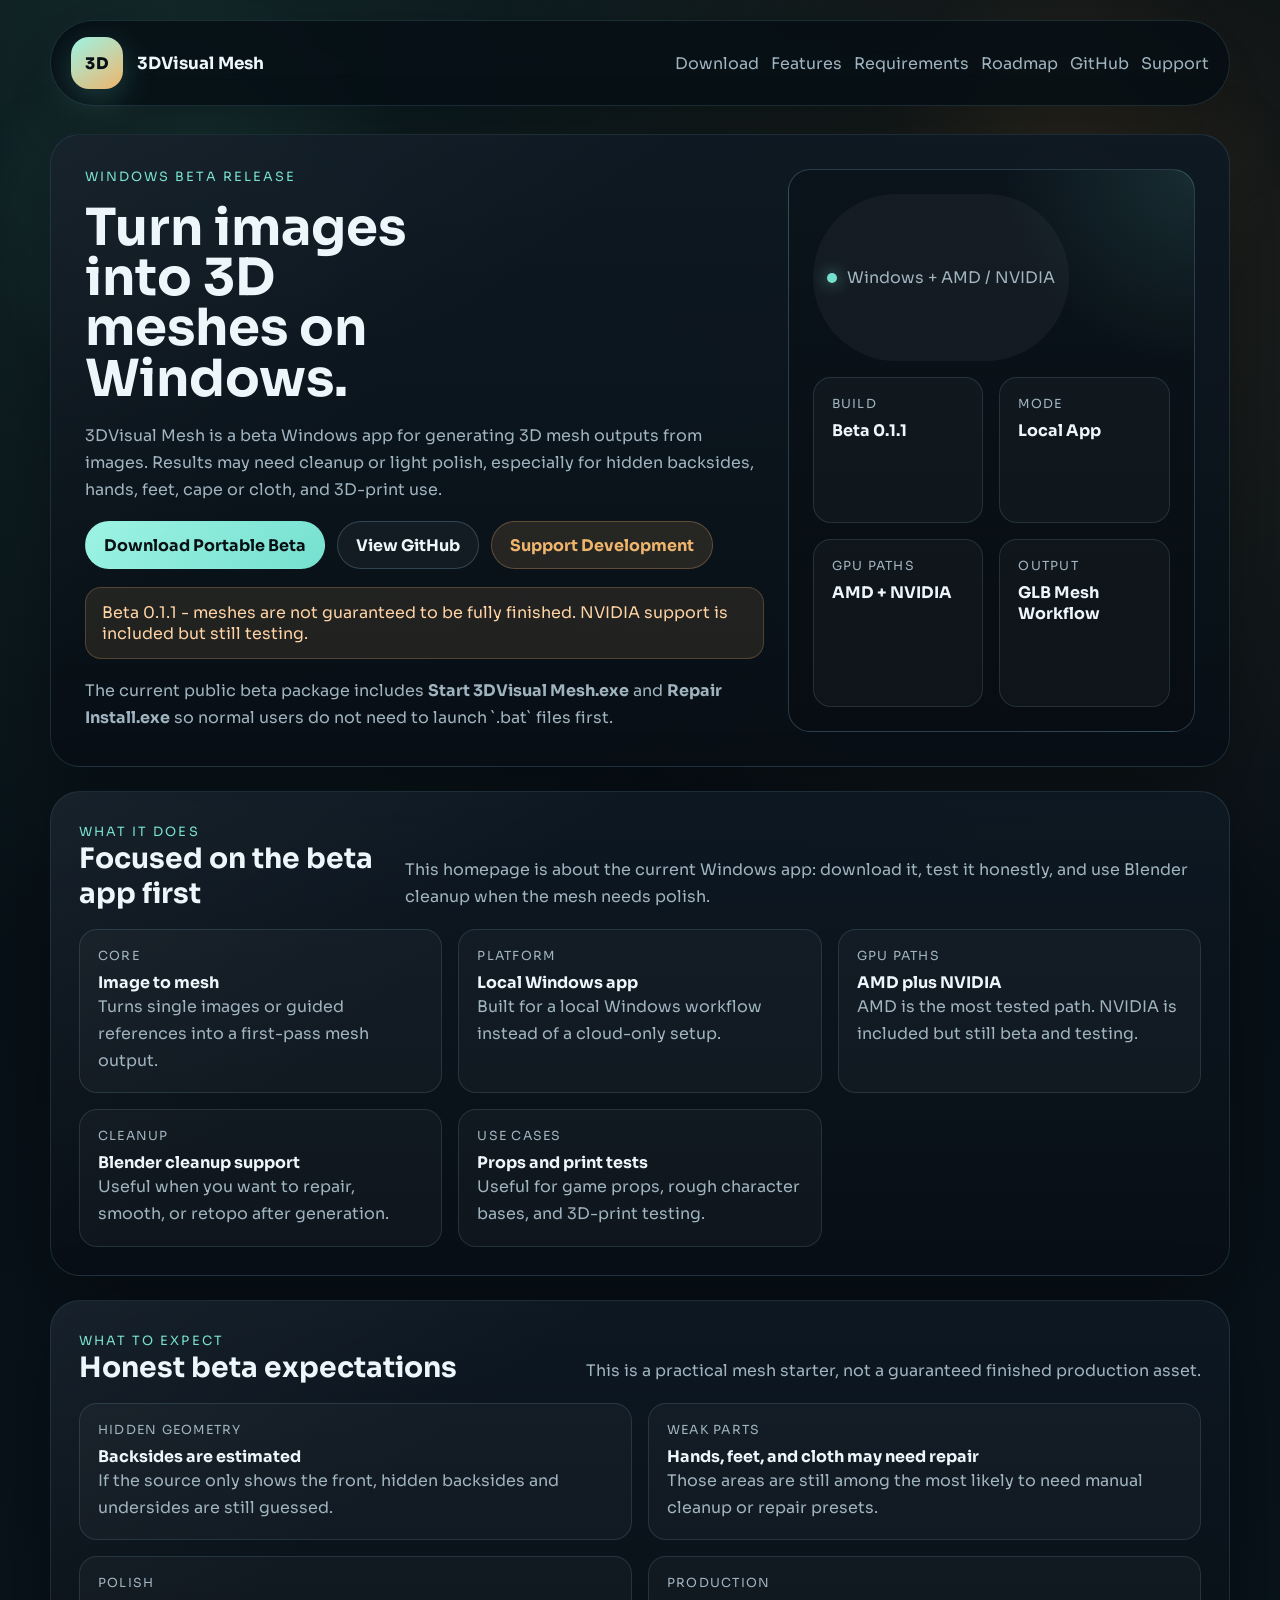
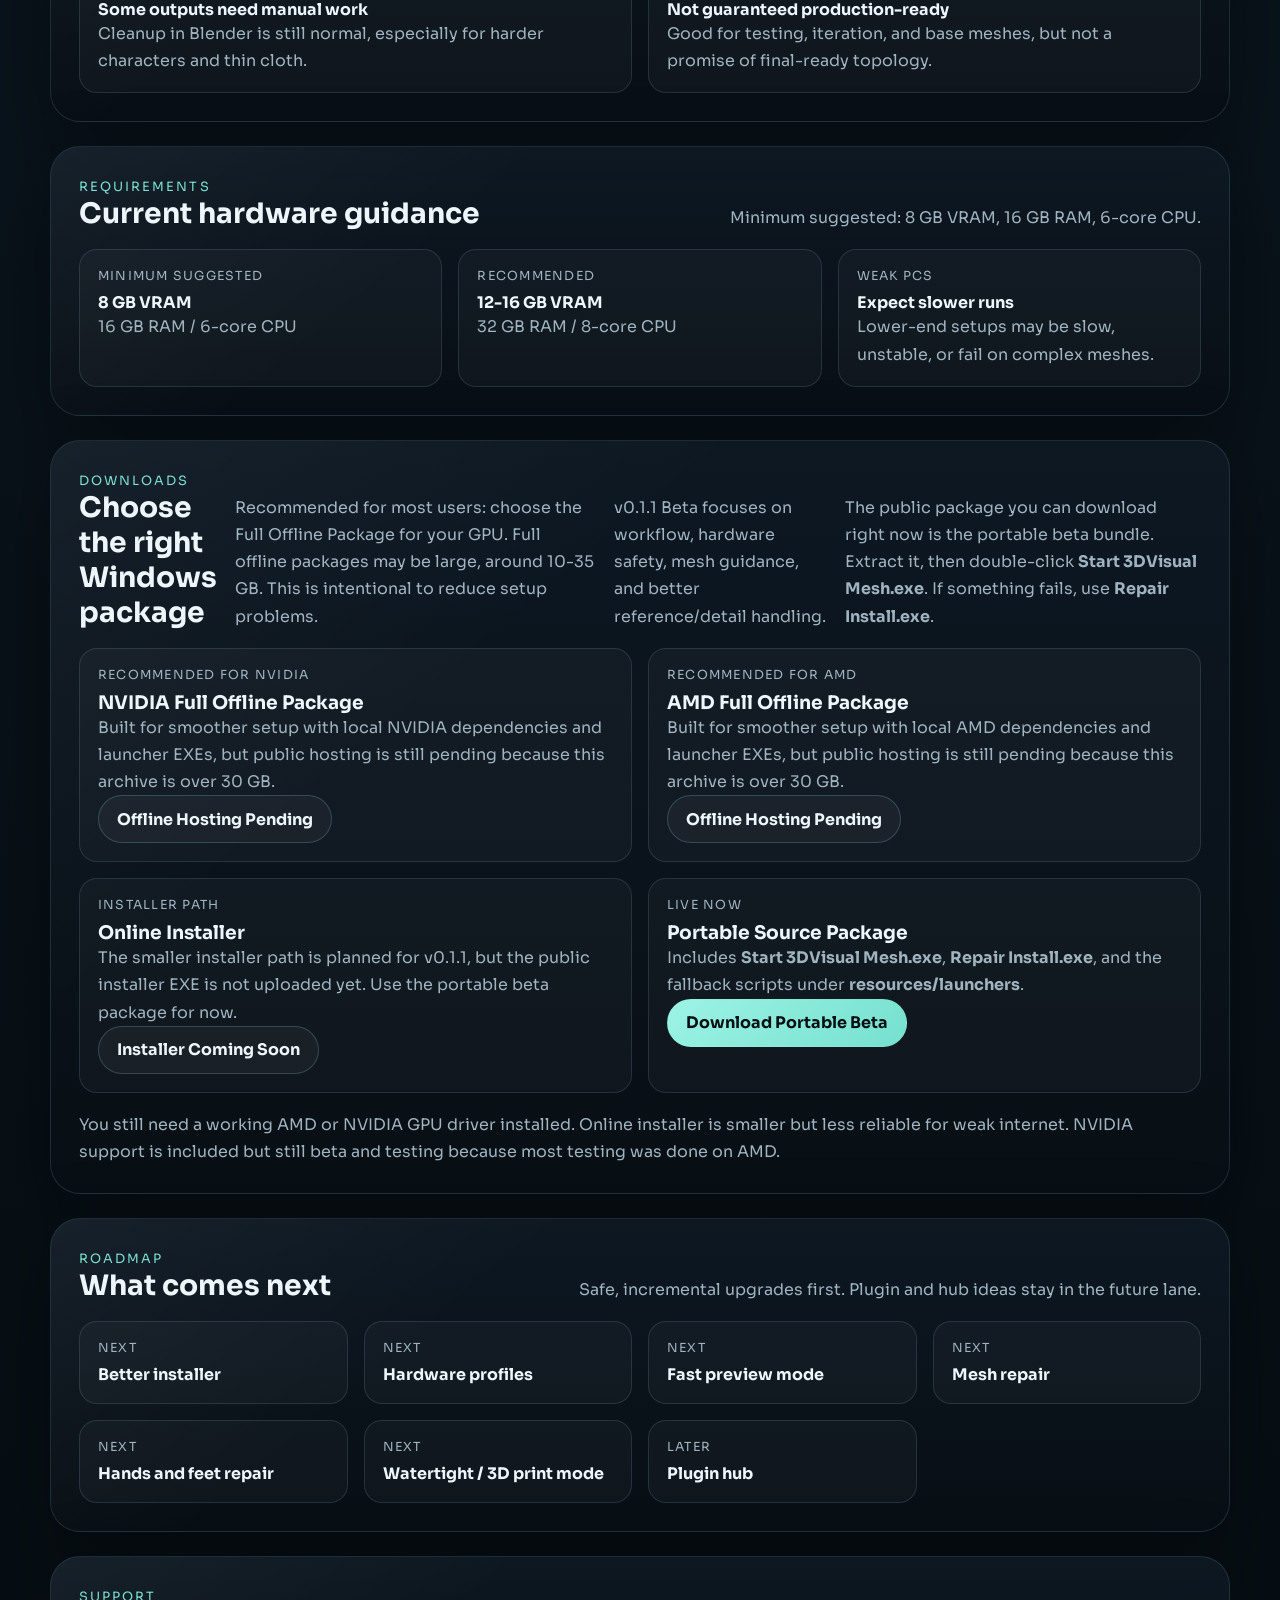
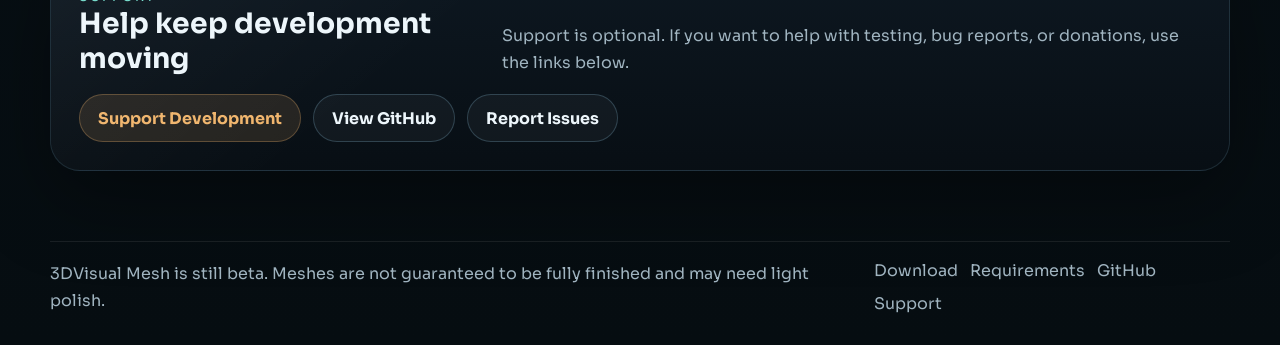
==== commit 153445b0: "Update website for launcher-exe beta downloads" ====
--- a/docs/index.html
+++ b/docs/index.html
@@ -50,13 +50,17 @@
         </p>
 
         <div class="hero-actions">
-          <a class="button primary" data-link="downloadInstaller" data-download="installer" href="#">Download Windows Installer</a>
+          <a class="button primary" data-link="downloadPortable" data-download="portable" href="#">Download Portable Beta</a>
           <a class="button secondary" data-link="repo" href="#">View GitHub</a>
           <a class="button ghost" data-link="donate" href="#">Support Development</a>
         </div>
 
         <p class="warning-note">
           Beta 0.1.1 - meshes are not guaranteed to be fully finished. NVIDIA support is included but still testing.
+        </p>
+        <p class="section-copy">
+          The current public beta package includes <strong>Start 3DVisual Mesh.exe</strong> and
+          <strong>Repair Install.exe</strong> so normal users do not need to launch `.bat` files first.
         </p>
       </div>
 
@@ -193,7 +197,7 @@
       <div class="section-head">
         <div>
           <span class="eyebrow">Downloads</span>
-          <h2>Choose the smoothest setup path</h2>
+          <h2>Choose the right Windows package</h2>
         </div>
         <p class="section-copy">
           Recommended for most users: choose the Full Offline Package for your GPU.
@@ -201,6 +205,11 @@
         </p>
         <p class="section-copy">
           v0.1.1 Beta focuses on workflow, hardware safety, mesh guidance, and better reference/detail handling.
+        </p>
+        <p class="section-copy">
+          The public package you can download right now is the portable beta bundle.
+          Extract it, then double-click <strong>Start 3DVisual Mesh.exe</strong>.
+          If something fails, use <strong>Repair Install.exe</strong>.
         </p>
       </div>
 
@@ -208,36 +217,36 @@
         <article class="download-card">
           <span class="card-label">Recommended for NVIDIA</span>
           <h3>NVIDIA Full Offline Package</h3>
-          <p>Large download, smoother setup. Includes local NVIDIA dependency files where possible so setup does not need to download everything later.</p>
+          <p>Built for smoother setup with local NVIDIA dependencies and launcher EXEs, but public hosting is still pending because this archive is over 30 GB.</p>
           <div class="card-actions">
-            <a class="button primary" data-link="downloadNvidiaFullOffline" data-download="nvidiaFullOffline" data-coming-soon="true" href="#">Download NVIDIA Full Offline</a>
+            <a class="button secondary" data-link="downloadNvidiaFullOffline" data-download="nvidiaFullOffline" data-coming-soon="true" href="#">Offline Hosting Pending</a>
           </div>
         </article>
 
         <article class="download-card">
           <span class="card-label">Recommended for AMD</span>
           <h3>AMD Full Offline Package</h3>
-          <p>Large download, smoother setup. Includes local AMD dependency files where possible so setup does not need to download everything later.</p>
+          <p>Built for smoother setup with local AMD dependencies and launcher EXEs, but public hosting is still pending because this archive is over 30 GB.</p>
           <div class="card-actions">
-            <a class="button primary" data-link="downloadAmdFullOffline" data-download="amdFullOffline" data-coming-soon="true" href="#">Download AMD Full Offline</a>
+            <a class="button secondary" data-link="downloadAmdFullOffline" data-download="amdFullOffline" data-coming-soon="true" href="#">Offline Hosting Pending</a>
           </div>
         </article>
 
         <article class="download-card">
-          <span class="card-label">Small download</span>
+          <span class="card-label">Installer path</span>
           <h3>Online Installer</h3>
-          <p>Small installer. Requires internet during setup and may download dependencies on first run.</p>
+          <p>The smaller installer path is planned for v0.1.1, but the public installer EXE is not uploaded yet. Use the portable beta package for now.</p>
           <div class="card-actions">
-            <a class="button secondary" data-link="downloadInstaller" data-download="installer" href="#">Download Online Installer</a>
+            <a class="button secondary" data-link="downloadInstaller" data-download="installer" data-coming-soon="true" href="#">Installer Coming Soon</a>
           </div>
         </article>
 
         <article class="download-card">
-          <span class="card-label">Advanced users</span>
+          <span class="card-label">Live now</span>
           <h3>Portable Source Package</h3>
-          <p>For developers or advanced users who want the project files and do not mind a more hands-on setup.</p>
+          <p>Includes <strong>Start 3DVisual Mesh.exe</strong>, <strong>Repair Install.exe</strong>, and the fallback scripts under <strong>resources/launchers</strong>.</p>
           <div class="card-actions">
-            <a class="button secondary" data-link="downloadPortable" data-download="portable" href="#">Download Portable Source</a>
+            <a class="button primary" data-link="downloadPortable" data-download="portable" href="#">Download Portable Beta</a>
           </div>
         </article>
       </div>
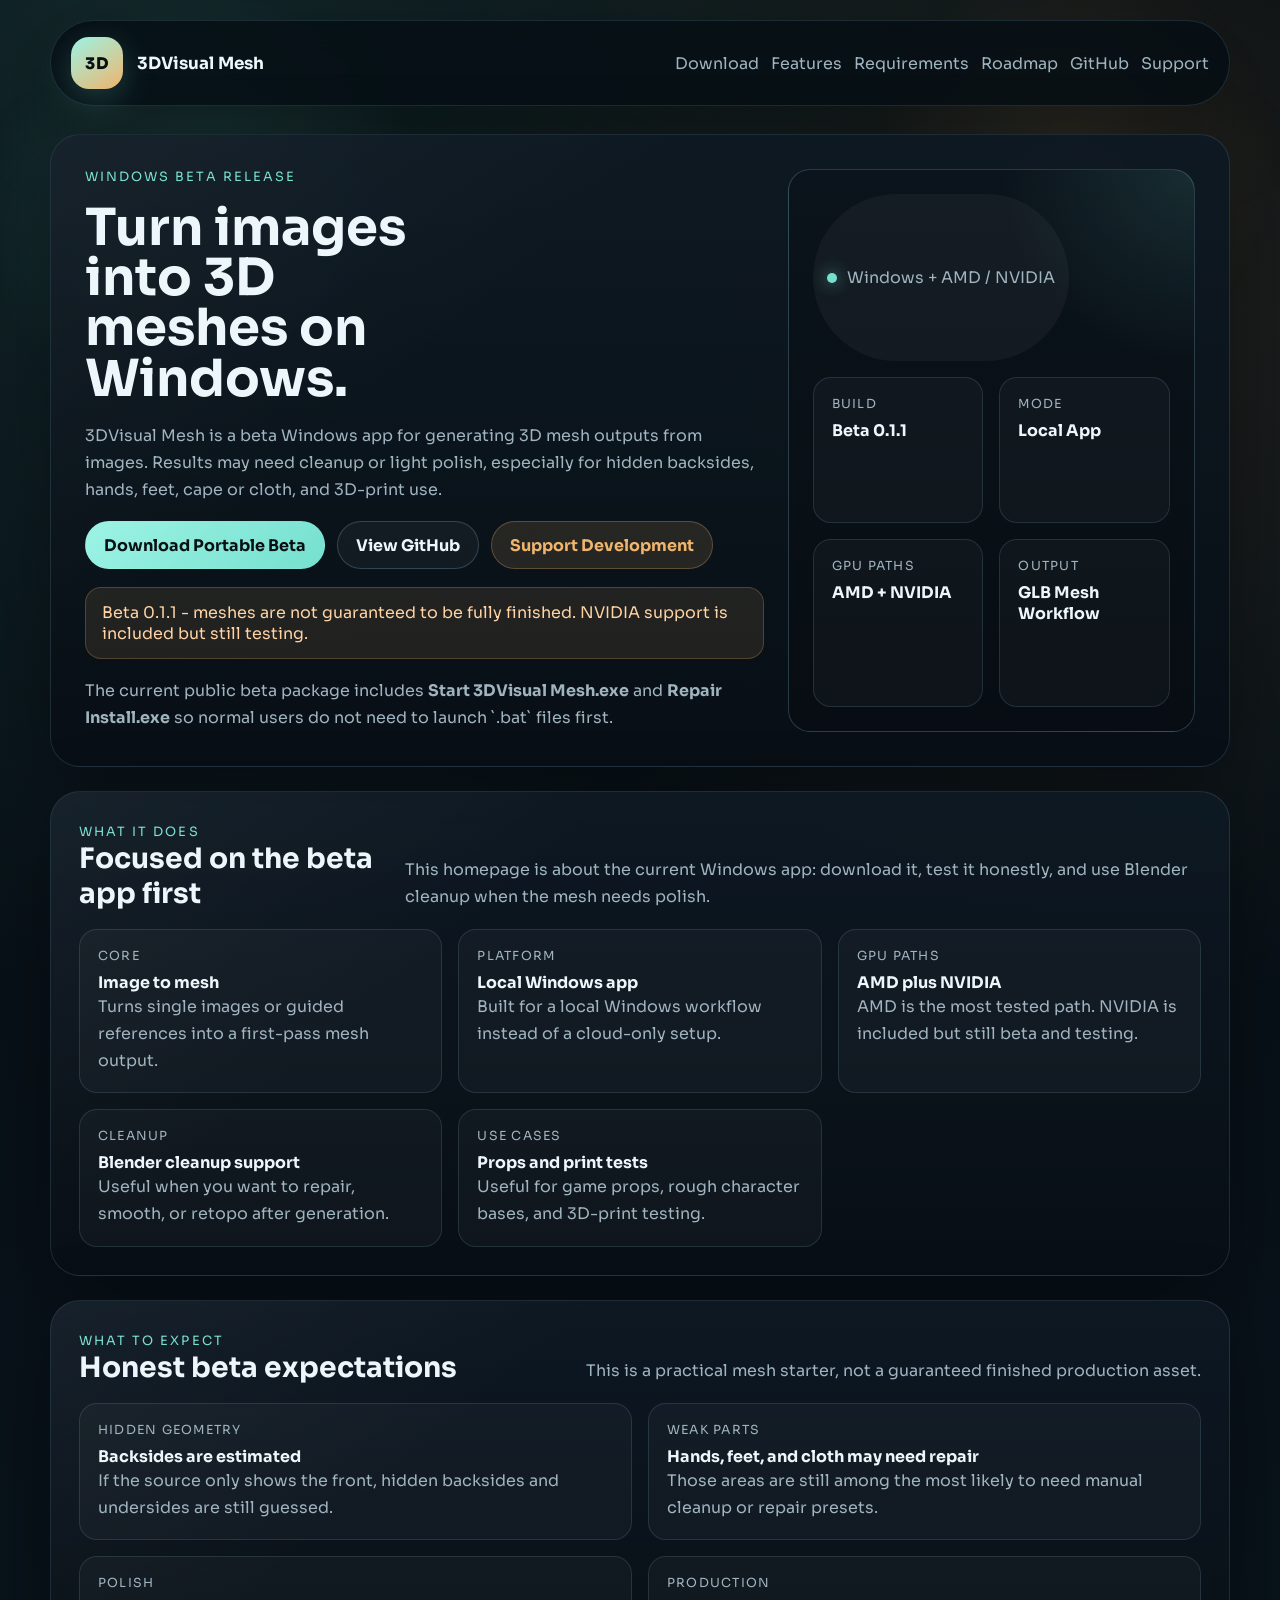
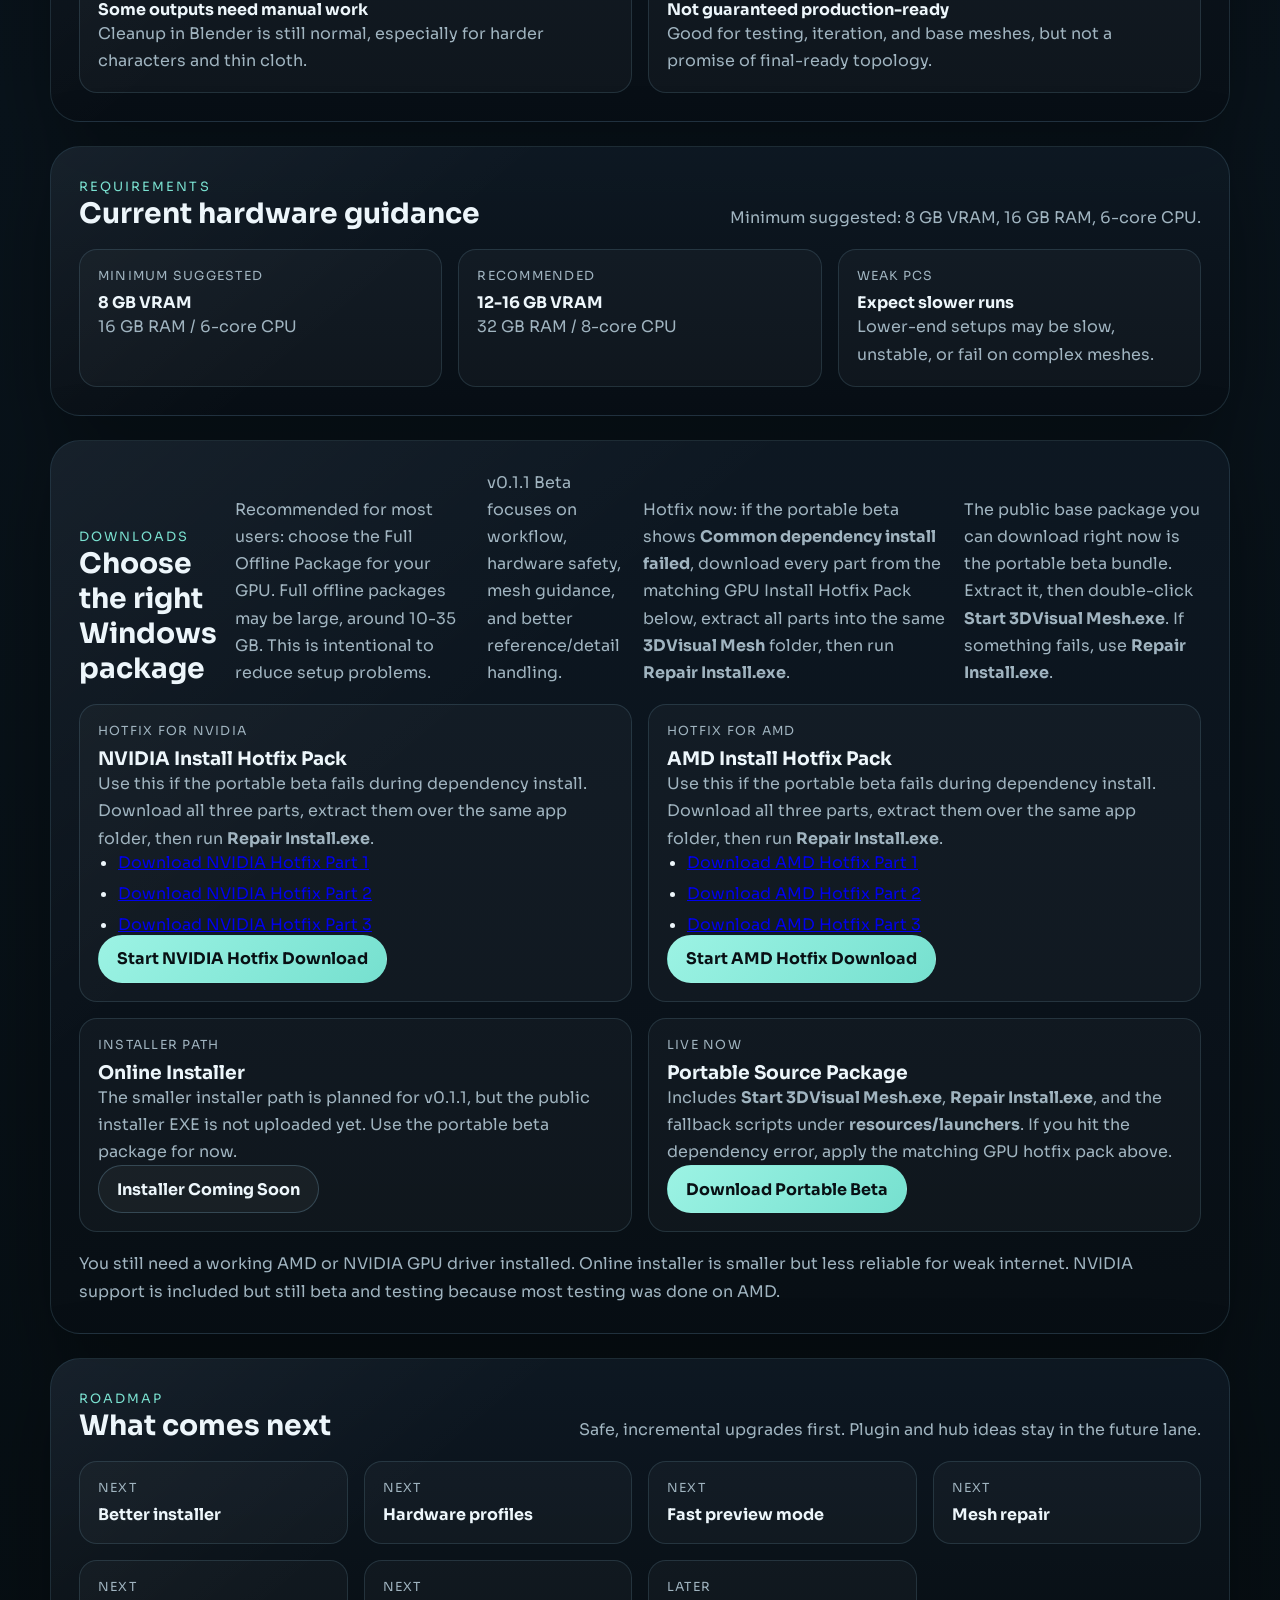
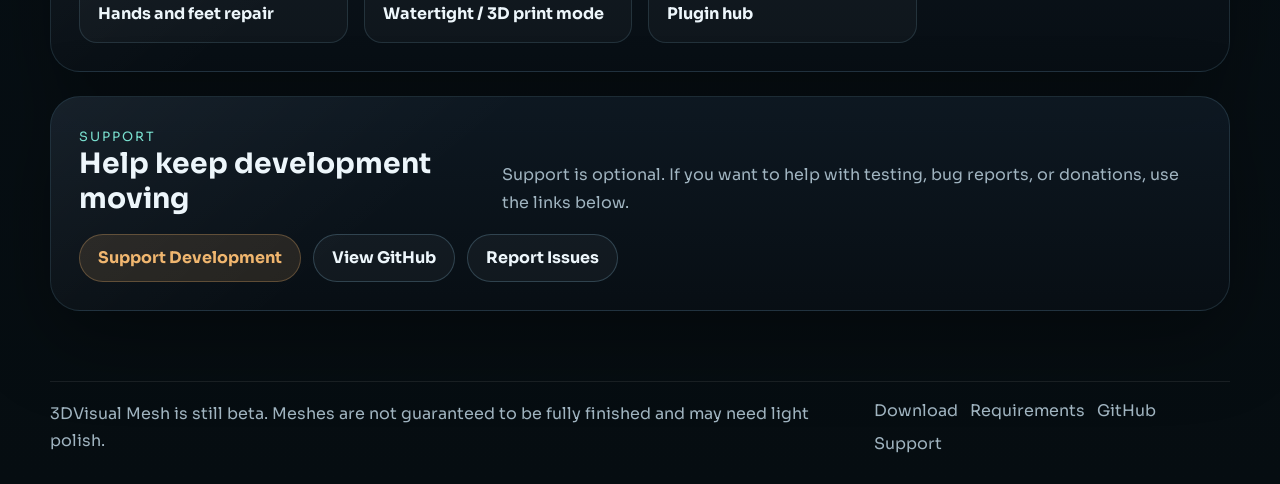
==== commit bc7a89f4: "Add v0.1.1 install hotfix packs and website links" ====
--- a/docs/index.html
+++ b/docs/index.html
@@ -207,7 +207,12 @@
           v0.1.1 Beta focuses on workflow, hardware safety, mesh guidance, and better reference/detail handling.
         </p>
         <p class="section-copy">
-          The public package you can download right now is the portable beta bundle.
+          Hotfix now: if the portable beta shows <strong>Common dependency install failed</strong>,
+          download every part from the matching GPU Install Hotfix Pack below, extract all parts into the same
+          <strong>3DVisual Mesh</strong> folder, then run <strong>Repair Install.exe</strong>.
+        </p>
+        <p class="section-copy">
+          The public base package you can download right now is the portable beta bundle.
           Extract it, then double-click <strong>Start 3DVisual Mesh.exe</strong>.
           If something fails, use <strong>Repair Install.exe</strong>.
         </p>
@@ -215,20 +220,30 @@
 
       <div class="downloads-grid">
         <article class="download-card">
-          <span class="card-label">Recommended for NVIDIA</span>
-          <h3>NVIDIA Full Offline Package</h3>
-          <p>Built for smoother setup with local NVIDIA dependencies and launcher EXEs, but public hosting is still pending because this archive is over 30 GB.</p>
+          <span class="card-label">Hotfix for NVIDIA</span>
+          <h3>NVIDIA Install Hotfix Pack</h3>
+          <p>Use this if the portable beta fails during dependency install. Download all three parts, extract them over the same app folder, then run <strong>Repair Install.exe</strong>.</p>
+          <ul class="bullet-list compact-list">
+            <li><a href="https://github.com/krutus05/3D-Visual-Mesh/releases/download/v0.1.1/3DVisualMesh_0.1.1_NVIDIA_Install_Hotfix_Part1.zip" target="_blank" rel="noreferrer">Download NVIDIA Hotfix Part 1</a></li>
+            <li><a href="https://github.com/krutus05/3D-Visual-Mesh/releases/download/v0.1.1/3DVisualMesh_0.1.1_NVIDIA_Install_Hotfix_Part2.zip" target="_blank" rel="noreferrer">Download NVIDIA Hotfix Part 2</a></li>
+            <li><a href="https://github.com/krutus05/3D-Visual-Mesh/releases/download/v0.1.1/3DVisualMesh_0.1.1_NVIDIA_Install_Hotfix_Part3.zip" target="_blank" rel="noreferrer">Download NVIDIA Hotfix Part 3</a></li>
+          </ul>
           <div class="card-actions">
-            <a class="button secondary" data-link="downloadNvidiaFullOffline" data-download="nvidiaFullOffline" data-coming-soon="true" href="#">Offline Hosting Pending</a>
+            <a class="button primary" href="https://github.com/krutus05/3D-Visual-Mesh/releases/download/v0.1.1/3DVisualMesh_0.1.1_NVIDIA_Install_Hotfix_Part1.zip" target="_blank" rel="noreferrer">Start NVIDIA Hotfix Download</a>
           </div>
         </article>
 
         <article class="download-card">
-          <span class="card-label">Recommended for AMD</span>
-          <h3>AMD Full Offline Package</h3>
-          <p>Built for smoother setup with local AMD dependencies and launcher EXEs, but public hosting is still pending because this archive is over 30 GB.</p>
+          <span class="card-label">Hotfix for AMD</span>
+          <h3>AMD Install Hotfix Pack</h3>
+          <p>Use this if the portable beta fails during dependency install. Download all three parts, extract them over the same app folder, then run <strong>Repair Install.exe</strong>.</p>
+          <ul class="bullet-list compact-list">
+            <li><a href="https://github.com/krutus05/3D-Visual-Mesh/releases/download/v0.1.1/3DVisualMesh_0.1.1_AMD_Install_Hotfix_Part1.zip" target="_blank" rel="noreferrer">Download AMD Hotfix Part 1</a></li>
+            <li><a href="https://github.com/krutus05/3D-Visual-Mesh/releases/download/v0.1.1/3DVisualMesh_0.1.1_AMD_Install_Hotfix_Part2.zip" target="_blank" rel="noreferrer">Download AMD Hotfix Part 2</a></li>
+            <li><a href="https://github.com/krutus05/3D-Visual-Mesh/releases/download/v0.1.1/3DVisualMesh_0.1.1_AMD_Install_Hotfix_Part3.zip" target="_blank" rel="noreferrer">Download AMD Hotfix Part 3</a></li>
+          </ul>
           <div class="card-actions">
-            <a class="button secondary" data-link="downloadAmdFullOffline" data-download="amdFullOffline" data-coming-soon="true" href="#">Offline Hosting Pending</a>
+            <a class="button primary" href="https://github.com/krutus05/3D-Visual-Mesh/releases/download/v0.1.1/3DVisualMesh_0.1.1_AMD_Install_Hotfix_Part1.zip" target="_blank" rel="noreferrer">Start AMD Hotfix Download</a>
           </div>
         </article>
 
@@ -244,7 +259,7 @@
         <article class="download-card">
           <span class="card-label">Live now</span>
           <h3>Portable Source Package</h3>
-          <p>Includes <strong>Start 3DVisual Mesh.exe</strong>, <strong>Repair Install.exe</strong>, and the fallback scripts under <strong>resources/launchers</strong>.</p>
+          <p>Includes <strong>Start 3DVisual Mesh.exe</strong>, <strong>Repair Install.exe</strong>, and the fallback scripts under <strong>resources/launchers</strong>. If you hit the dependency error, apply the matching GPU hotfix pack above.</p>
           <div class="card-actions">
             <a class="button primary" data-link="downloadPortable" data-download="portable" href="#">Download Portable Beta</a>
           </div>
